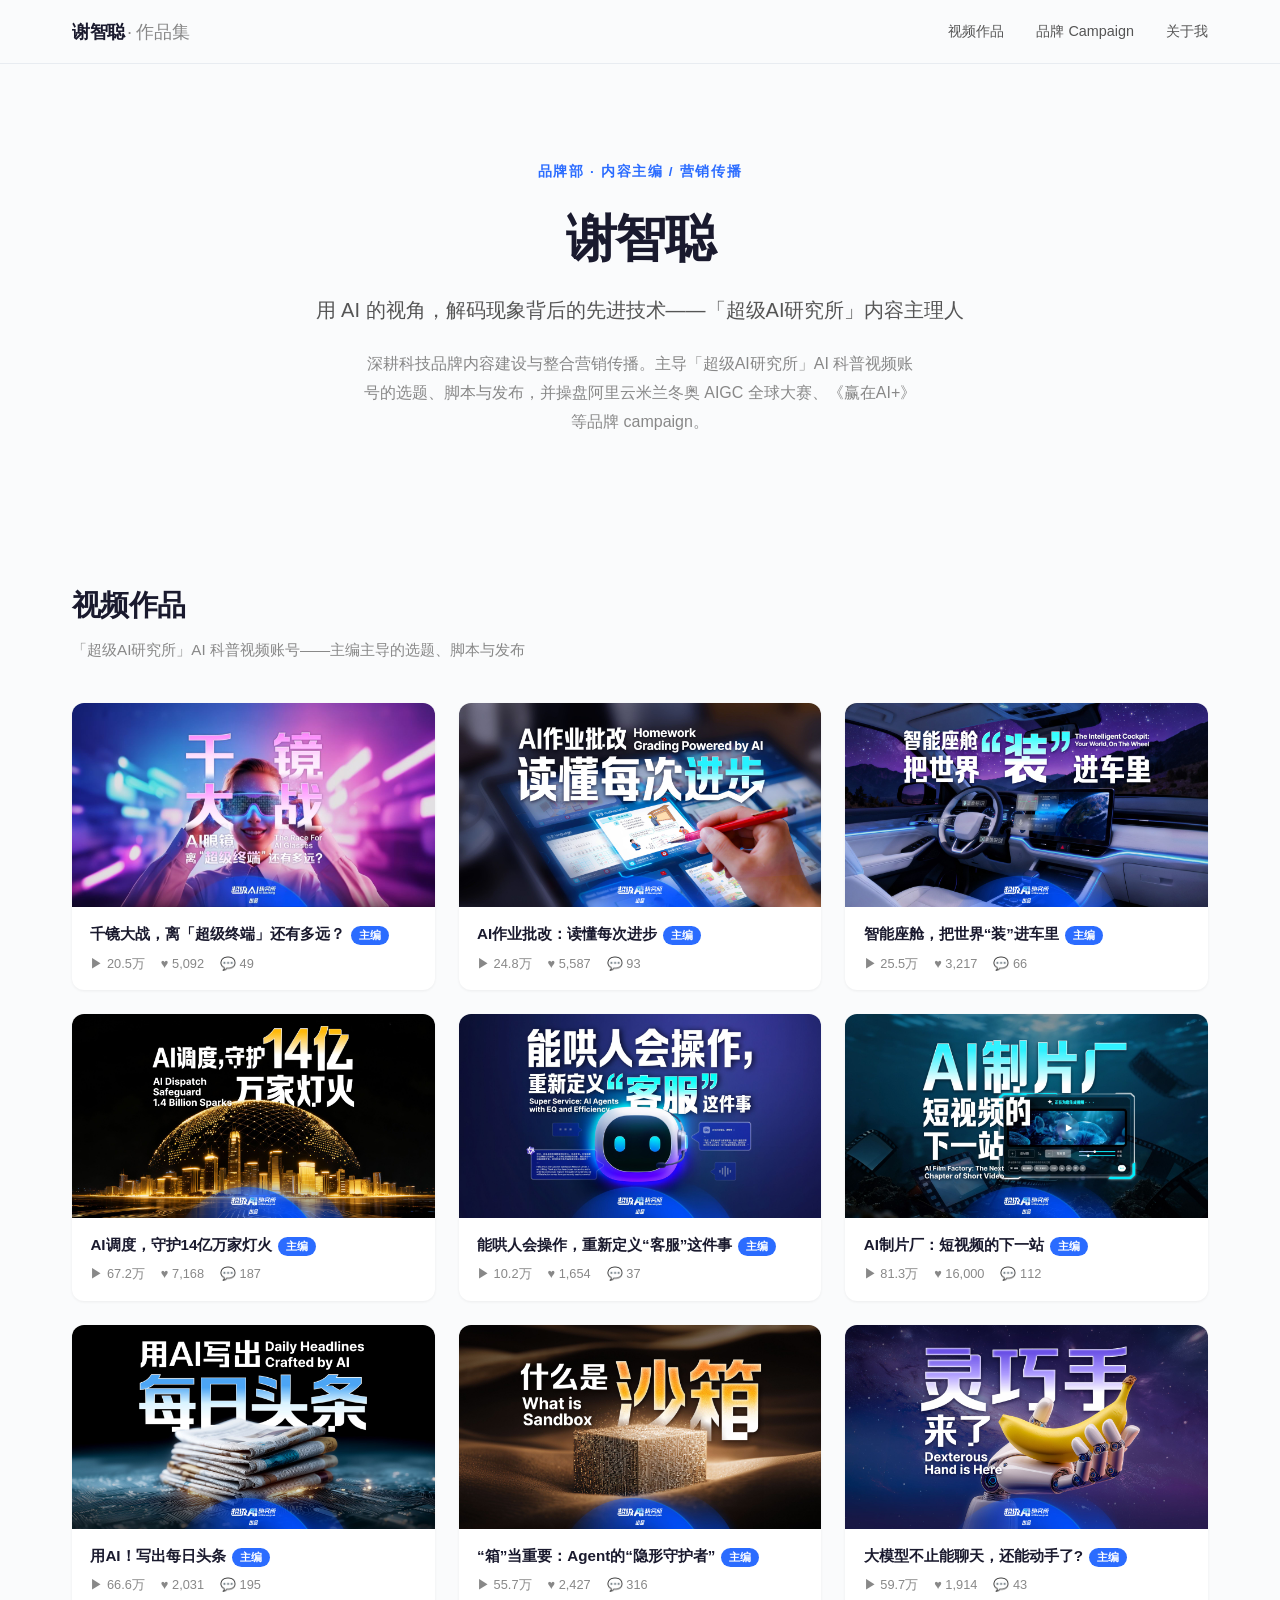
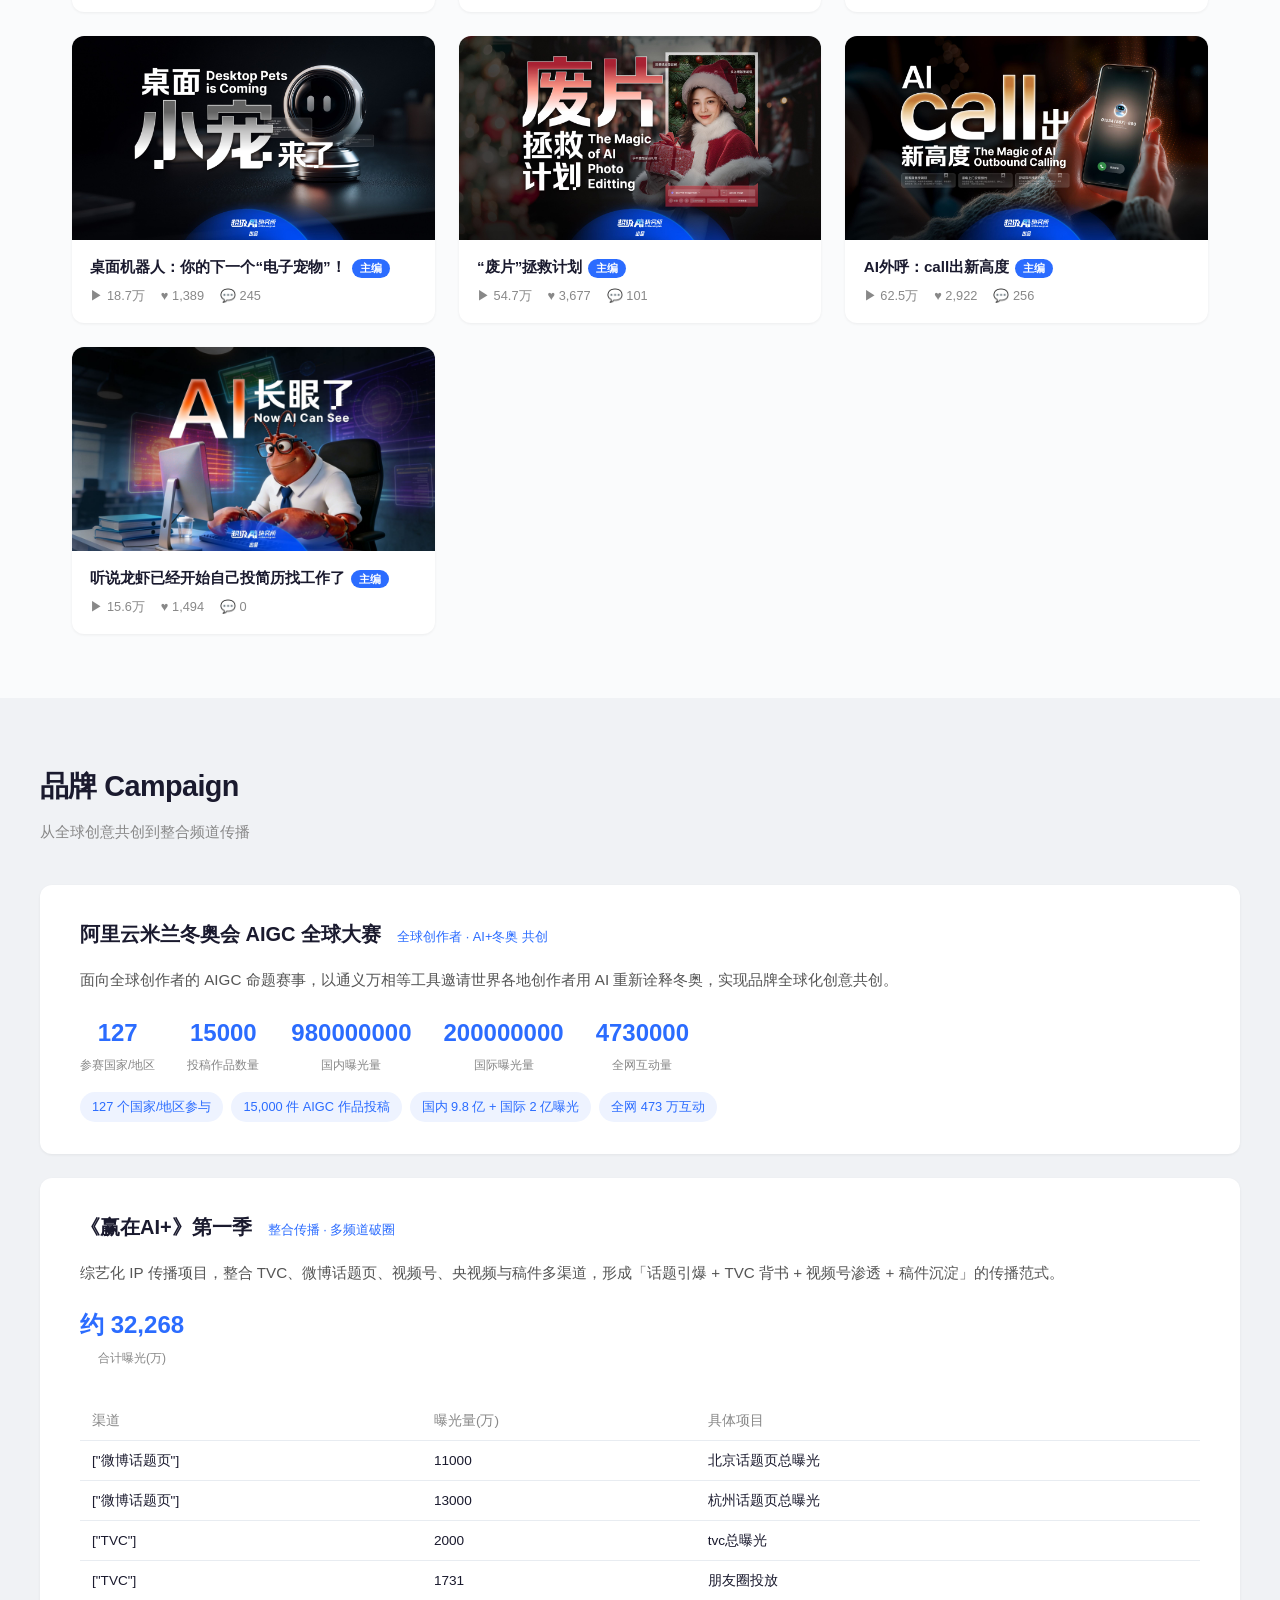
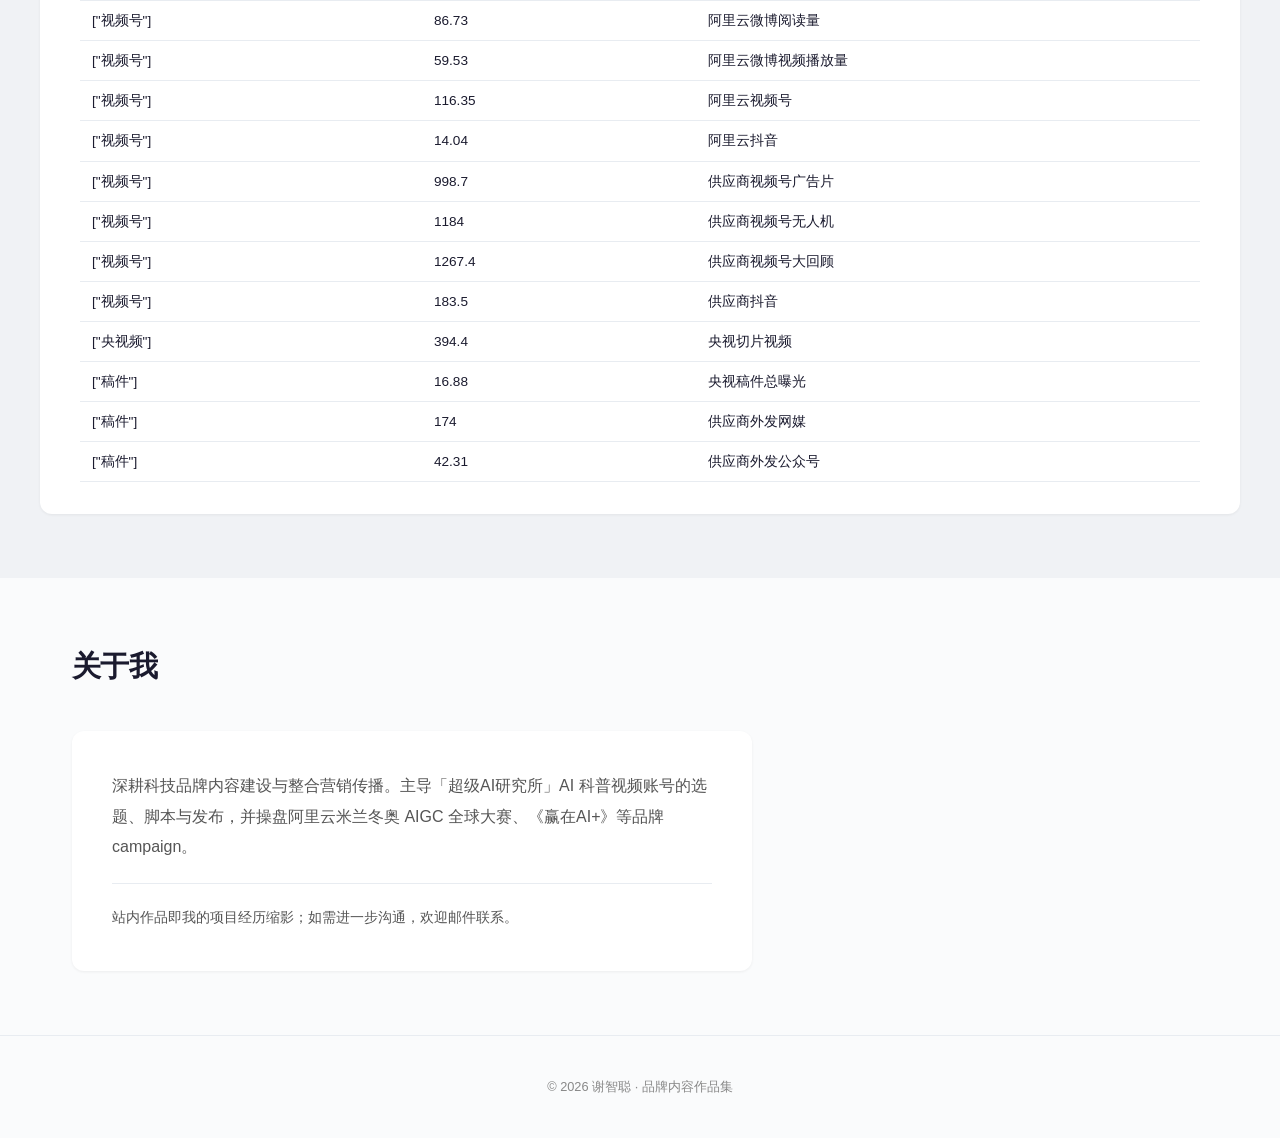
==== index.html @ 05ed3694 "Portfolio site: 超级AI研究所 + campaigns" ====
<!DOCTYPE html>
<html lang="zh-CN">
<head>
  <meta charset="UTF-8" />
  <meta name="viewport" content="width=device-width, initial-scale=1.0" />
  <title>谢智聪 · 品牌内容作品集</title>
  <meta name="description" content="品牌部内容主编 / 营销传播作品集：超级AI研究所视频账号、阿里云米兰冬奥 AIGC 全球大赛、赢在AI+ 等品牌项目。" />
  <link rel="stylesheet" href="styles.css" />
</head>
<body>
  <!-- 顶部导航 -->
  <header class="nav">
    <div class="nav-inner">
      <a class="brand" href="#top">谢智聪<span>· 作品集</span></a>
      <nav class="nav-links">
        <a href="#videos">视频作品</a>
        <a href="#campaigns">品牌 Campaign</a>
        <a href="#about">关于我</a>
      </nav>
    </div>
  </header>

  <!-- 首屏 -->
  <section class="hero" id="top">
    <div class="hero-inner">
      <p class="eyebrow" id="role">品牌部 · 内容主编 / 营销传播</p>
      <h1 id="name">谢智聪</h1>
      <p class="tagline" id="tagline"></p>
      <p class="intro" id="intro"></p>
    </div>
  </section>

  <!-- 视频作品 -->
  <section class="section" id="videos">
    <div class="section-head">
      <h2>视频作品</h2>
      <p class="section-sub">「超级AI研究所」AI 科普视频账号——主编主导的选题、脚本与发布</p>
    </div>
    <div class="grid" id="videoGrid"></div>
  </section>

  <!-- 品牌 Campaign -->
  <section class="section section-alt" id="campaigns">
    <div class="section-head">
      <h2>品牌 Campaign</h2>
      <p class="section-sub">从全球创意共创到整合频道传播</p>
    </div>
    <div class="campaign-list" id="campaignList"></div>
  </section>

  <!-- 关于我 -->
  <section class="section" id="about">
    <div class="section-head"><h2>关于我</h2></div>
    <div class="about-card">
      <p id="aboutIntro"></p>
      <p class="contact" id="contact"></p>
    </div>
  </section>

  <footer class="footer">
    <p>© <span id="year"></span> 谢智聪 · 品牌内容作品集</p>
  </footer>

  <!-- 视频详情模态层 -->
  <div class="modal" id="modal" aria-hidden="true">
    <div class="modal-backdrop" data-close></div>
    <div class="modal-dialog" role="dialog" aria-modal="true">
      <button class="modal-close" data-close aria-label="关闭">×</button>
      <div class="modal-body" id="modalBody"></div>
    </div>
  </div>

  <script src="content.js"></script>
  <script src="script.js"></script>
</body>
</html>
---- styles.css ----
/* ===== 设计令牌 ===== */
:root {
  --accent: #2b6cff;
  --accent-hover: #1a56e0;
  --text: #1a1a2e;
  --text-secondary: #555;
  --text-muted: #888;
  --bg: #fafbfc;
  --card-bg: #fff;
  --card-border: #e8ecf1;
  --section-alt: #f0f2f5;
  --shadow-sm: 0 1px 3px rgba(0,0,0,.06);
  --shadow-md: 0 4px 16px rgba(0,0,0,.08);
  --shadow-lg: 0 12px 40px rgba(0,0,0,.12);
  --radius: 12px;
  --radius-sm: 8px;
  --max-width: 1200px;
  --nav-height: 64px;
  --transition: 0.25s cubic-bezier(.4,0,.2,1);
}

/* ===== 基础重置 ===== */
*, *::before, *::after { margin: 0; padding: 0; box-sizing: border-box; }
html { scroll-behavior: smooth; }
body {
  font-family: -apple-system, BlinkMacSystemFont, "Segoe UI", "PingFang SC", "Hiragino Sans GB", "Microsoft YaHei", sans-serif;
  color: var(--text); background: var(--bg); line-height: 1.7; -webkit-font-smoothing: antialiased;
}
a { color: var(--accent); text-decoration: none; transition: color var(--transition); }
a:hover { color: var(--accent-hover); }

/* ===== 导航 ===== */
.nav {
  position: sticky; top: 0; z-index: 100;
  background: rgba(250,251,252,.92); backdrop-filter: blur(12px);
  border-bottom: 1px solid var(--card-border); height: var(--nav-height);
  animation: navIn .6s ease-out;
}
.nav-inner { max-width: var(--max-width); margin: 0 auto; display: flex; align-items: center; justify-content: space-between; height: 100%; padding: 0 2rem; }
.brand { font-size: 1.15rem; font-weight: 700; color: var(--text); letter-spacing: -.02em; }
.brand span { font-weight: 400; color: var(--text-muted); margin-left: 2px; }
.nav-links { display: flex; gap: 2rem; }
.nav-links a { font-size: .9rem; color: var(--text-secondary); position: relative; }
.nav-links a::after {
  content: ''; position: absolute; bottom: -4px; left: 0; width: 0; height: 2px; background: var(--accent);
  transition: width var(--transition);
}
.nav-links a:hover::after { width: 100%; }

/* ===== 首屏 ===== */
.hero { padding: 6rem 2rem 5rem; text-align: center; animation: fadeUp .8s ease-out; }
.hero-inner { max-width: 720px; margin: 0 auto; }
.eyebrow { font-size: .85rem; text-transform: uppercase; letter-spacing: .12em; color: var(--accent); margin-bottom: .75rem; font-weight: 600; }
.hero h1 { font-size: 3.2rem; font-weight: 800; letter-spacing: -.03em; margin-bottom: .75rem; color: var(--text); }
.tagline { font-size: 1.25rem; color: var(--text-secondary); margin-bottom: 1.5rem; font-weight: 400; line-height: 1.6; }
.intro { font-size: 1rem; color: var(--text-muted); max-width: 560px; margin: 0 auto; line-height: 1.8; }

/* ===== 分区 ===== */
.section { max-width: var(--max-width); margin: 0 auto; padding: 4rem 2rem; }
.section-alt { background: var(--section-alt); max-width: 100%; }
.section-alt .section-head, .section-alt .campaign-list { max-width: var(--max-width); margin-left: auto; margin-right: auto; }
.section-head { margin-bottom: 2.5rem; }
.section-head h2 { font-size: 1.8rem; font-weight: 700; letter-spacing: -.02em; margin-bottom: .5rem; }
.section-sub { color: var(--text-muted); font-size: .95rem; }

/* ===== 视频卡片网格 ===== */
.grid { display: grid; grid-template-columns: repeat(auto-fill, minmax(280px, 1fr)); gap: 1.5rem; }
.video-card {
  background: var(--card-bg); border-radius: var(--radius); overflow: hidden;
  box-shadow: var(--shadow-sm); cursor: pointer;
  transition: transform var(--transition), box-shadow var(--transition);
  animation: fadeUp .5s ease-out backwards;
}
.video-card:hover { transform: translateY(-4px); box-shadow: var(--shadow-md); }
.video-card:active { transform: scale(.98); }
.video-card .thumb {
  width: 100%; aspect-ratio: 16/9; object-fit: cover; display: block;
  background: var(--section-alt);
}
.video-card .meta { padding: 1rem 1.15rem; }
.video-card .meta h3 { font-size: .95rem; font-weight: 600; line-height: 1.5; margin-bottom: .4rem; display: -webkit-box; -webkit-line-clamp: 2; -webkit-box-orient: vertical; overflow: hidden; }
.video-card .meta .stats { font-size: .8rem; color: var(--text-muted); display: flex; gap: 1rem; }
.video-card .meta .stats span { display: flex; align-items: center; gap: 3px; }
.video-card .meta .editor-badge { display: inline-block; font-size: .7rem; background: var(--accent); color: #fff; padding: 1px 8px; border-radius: 10px; margin-left: 6px; vertical-align: middle; font-weight: 600; }

/* ===== Campaign 卡片 ===== */
.campaign-list { display: flex; flex-direction: column; gap: 1.5rem; }
.campaign-card {
  background: var(--card-bg); border-radius: var(--radius); padding: 2rem 2.5rem;
  box-shadow: var(--shadow-sm); transition: box-shadow var(--transition);
}
.campaign-card:hover { box-shadow: var(--shadow-md); }
.campaign-card .campaign-header { display: flex; align-items: baseline; gap: 1rem; flex-wrap: wrap; margin-bottom: 1rem; }
.campaign-card .campaign-header h3 { font-size: 1.25rem; font-weight: 700; }
.campaign-card .campaign-header .campaign-tag { font-size: .8rem; color: var(--accent); font-weight: 500; }
.campaign-card .campaign-summary { color: var(--text-secondary); font-size: .95rem; margin-bottom: 1.25rem; line-height: 1.7; }
.campaign-card .campaign-metrics { display: flex; flex-wrap: wrap; gap: 2rem; margin-bottom: 1rem; }
.campaign-card .campaign-metrics .metric { text-align: center; }
.campaign-card .campaign-metrics .metric .val { font-size: 1.5rem; font-weight: 700; color: var(--accent); }
.campaign-card .campaign-metrics .metric .lbl { font-size: .75rem; color: var(--text-muted); margin-top: 2px; }
.campaign-card .campaign-highlights { display: flex; flex-wrap: wrap; gap: .5rem; }
.campaign-card .campaign-highlights .hl { font-size: .8rem; background: #eef3ff; color: var(--accent); padding: 4px 12px; border-radius: 20px; font-weight: 500; }
.campaign-card .channels-table { width: 100%; border-collapse: collapse; margin-top: 1rem; font-size: .85rem; }
.campaign-card .channels-table th, .campaign-card .channels-table td { padding: .5rem .75rem; text-align: left; border-bottom: 1px solid var(--card-border); }
.campaign-card .channels-table th { color: var(--text-muted); font-weight: 500; }

/* ===== 关于 ===== */
.about-card { background: var(--card-bg); border-radius: var(--radius); padding: 2.5rem; box-shadow: var(--shadow-sm); max-width: 680px; }
.about-card p { color: var(--text-secondary); line-height: 1.9; }
.contact { margin-top: 1.25rem; font-size: .9rem; color: var(--text-muted); padding-top: 1.25rem; border-top: 1px solid var(--card-border); }

/* ===== 模态层 ===== */
.modal { position: fixed; inset: 0; z-index: 200; display: none; align-items: flex-start; justify-content: center; }
.modal.open { display: flex; }
.modal-backdrop { position: fixed; inset: 0; background: rgba(0,0,0,.5); animation: fadeIn .3s ease-out; }
.modal-dialog {
  position: relative; z-index: 201; background: var(--card-bg); border-radius: var(--radius);
  max-width: 800px; width: 92%; max-height: 90vh; margin: 2rem auto; overflow-y: auto;
  box-shadow: var(--shadow-lg); animation: modalIn .35s cubic-bezier(.4,0,.2,1);
}
.modal-close {
  position: sticky; top: 0; float: right; z-index: 10;
  background: var(--card-bg); border: none; font-size: 1.6rem; color: var(--text-muted);
  cursor: pointer; padding: .5rem 1rem; line-height: 1; transition: color var(--transition);
  border-radius: 0 var(--radius) 0 0;
}
.modal-close:hover { color: var(--text); }
.modal-body { padding: 0 2rem 2.5rem; clear: both; }
.modal-body .detail-cover { width: 100%; border-radius: var(--radius-sm); margin-bottom: 1.5rem; }
.modal-body .detail-player { width: 100%; aspect-ratio: 16/9; border: none; border-radius: var(--radius-sm); margin-bottom: 1.5rem; background: #000; }
.modal-body .detail-title { font-size: 1.4rem; font-weight: 700; margin-bottom: .75rem; }
.modal-body .detail-stats { display: flex; flex-wrap: wrap; gap: 1.5rem; font-size: .85rem; color: var(--text-muted); margin-bottom: 1.5rem; }
.modal-body .detail-stats span { display: flex; align-items: center; gap: 4px; }
.modal-body .detail-section { margin-bottom: 1.5rem; }
.modal-body .detail-section h4 { font-size: .85rem; text-transform: uppercase; letter-spacing: .08em; color: var(--accent); margin-bottom: .5rem; font-weight: 600; }
.modal-body .detail-section .publish-copy { color: var(--text-secondary); font-size: .9rem; line-height: 1.8; background: #f7f8fa; padding: 1rem 1.25rem; border-radius: var(--radius-sm); white-space: pre-wrap; }
.modal-body .detail-section .editor-note { color: var(--text-secondary); font-size: .9rem; line-height: 1.9; font-style: italic; border-left: 3px solid var(--accent); padding-left: 1rem; }
.modal-body .detail-script { color: var(--text); font-size: .9rem; line-height: 1.9; white-space: pre-wrap; background: #fafbfc; padding: 1.5rem; border-radius: var(--radius-sm); border: 1px solid var(--card-border); max-height: 500px; overflow-y: auto; }

/* ===== 页脚 ===== */
.footer { text-align: center; padding: 2.5rem 2rem; color: var(--text-muted); font-size: .8rem; border-top: 1px solid var(--card-border); }

/* ===== 动画 ===== */
@keyframes fadeUp { from { opacity: 0; transform: translateY(20px); } to { opacity: 1; transform: translateY(0); } }
@keyframes fadeIn { from { opacity: 0; } to { opacity: 1; } }
@keyframes modalIn { from { opacity: 0; transform: translateY(30px) scale(.97); } to { opacity: 1; transform: translateY(0) scale(1); } }
@keyframes navIn { from { opacity: 0; transform: translateY(-12px); } to { opacity: 1; transform: translateY(0); } }

/* 卡片入场延迟 */
.video-card:nth-child(1) { animation-delay: .05s; }
.video-card:nth-child(2) { animation-delay: .1s; }
.video-card:nth-child(3) { animation-delay: .15s; }
.video-card:nth-child(4) { animation-delay: .2s; }
.video-card:nth-child(5) { animation-delay: .25s; }
.video-card:nth-child(6) { animation-delay: .3s; }

/* ===== 响应式 ===== */
@media (max-width: 768px) {
  .hero { padding: 4rem 1.5rem 3rem; }
  .hero h1 { font-size: 2.2rem; }
  .tagline { font-size: 1.05rem; }
  .section { padding: 2.5rem 1.25rem; }
  .grid { grid-template-columns: repeat(auto-fill, minmax(220px, 1fr)); gap: 1rem; }
  .nav-links { gap: 1rem; font-size: .85rem; }
  .campaign-card { padding: 1.5rem; }
  .campaign-card .campaign-metrics { gap: 1rem; }
  .modal-dialog { width: 96%; margin: 1rem auto; }
  .modal-body { padding: 0 1.25rem 1.5rem; }
}
@media (max-width: 480px) {
  .hero h1 { font-size: 1.8rem; }
  .grid { grid-template-columns: 1fr; }
  .nav-inner { padding: 0 1rem; }
  .brand { font-size: 1rem; }
  .nav-links a { font-size: .8rem; }
}
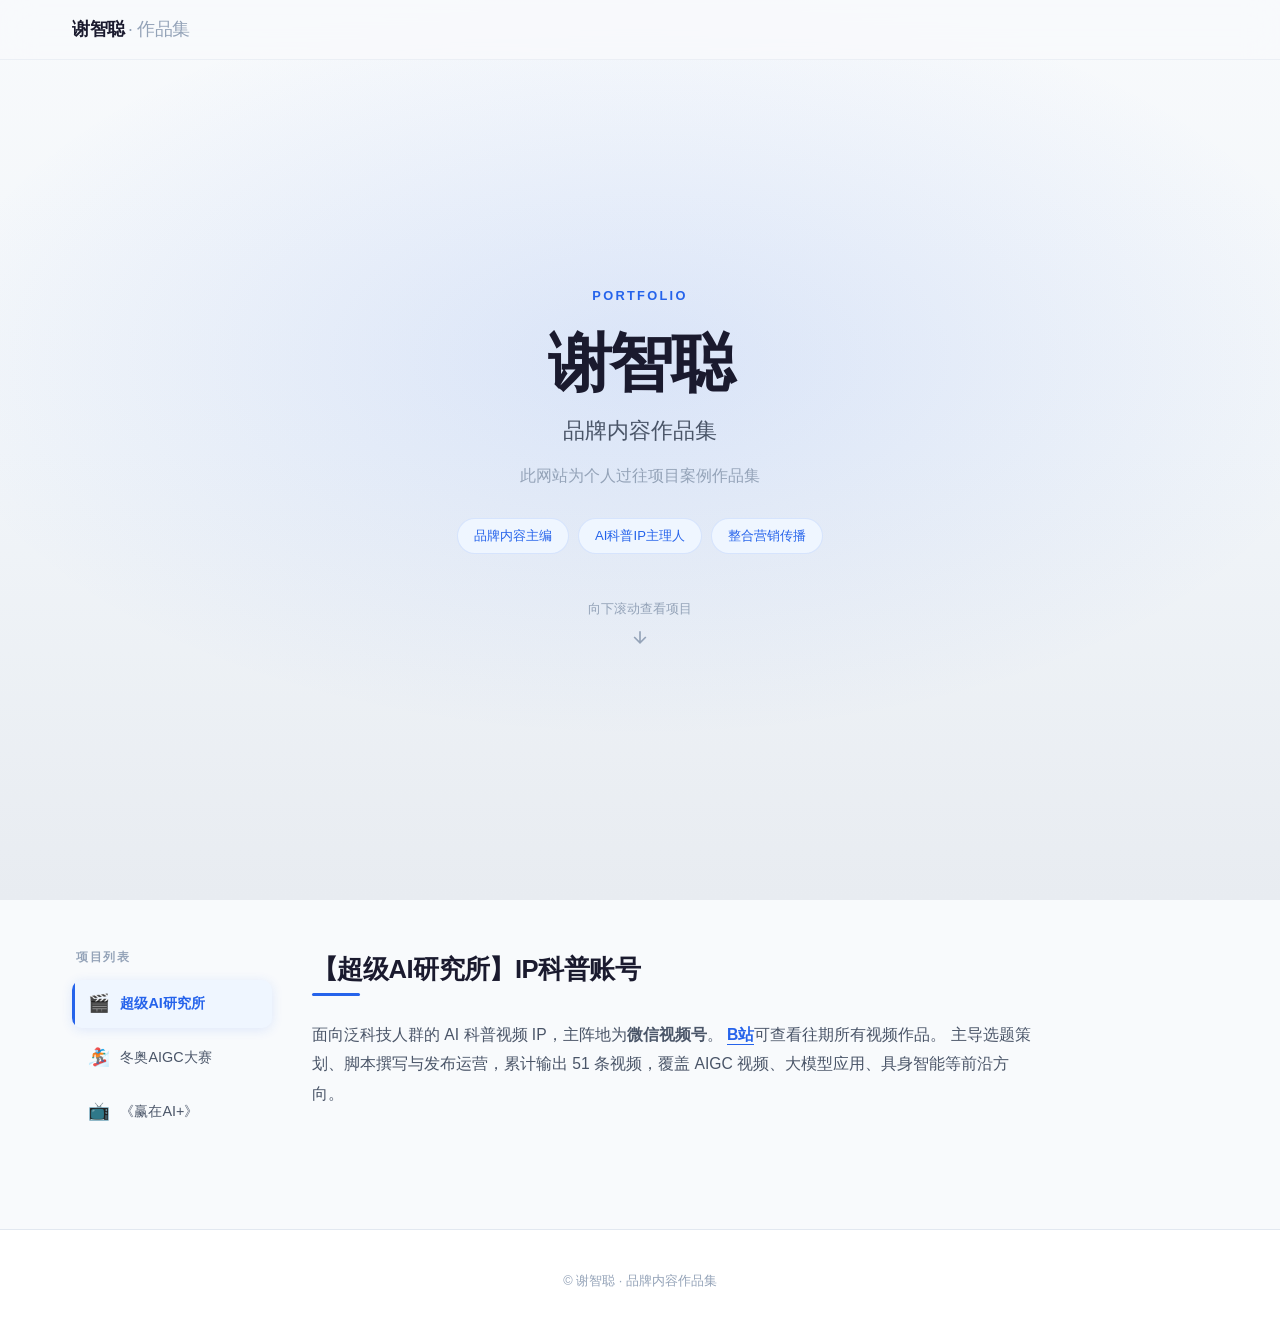
==== commit f2992b5b: "重构网站：右侧选项卡导航 + 三套主题色 + 全球地图 + 千分符格式 主要变更： - 首屏改为简历摘要（仅显示姓名+作品集说明） - 项目展示从纵向滚动改为右侧3个Tab选项卡导航 - 每个项目独立" ====
--- a/index.html
+++ b/index.html
@@ -4,68 +4,214 @@
   <meta charset="UTF-8" />
   <meta name="viewport" content="width=device-width, initial-scale=1.0" />
   <title>谢智聪 · 品牌内容作品集</title>
-  <meta name="description" content="品牌部内容主编 / 营销传播作品集：超级AI研究所视频账号、阿里云米兰冬奥 AIGC 全球大赛、赢在AI+ 等品牌项目。" />
+  <meta name="description" content="品牌部内容主编个人作品集：超级AI研究所、阿里云米兰冬奥AIGC全球大赛、赢在AI+等品牌项目。" />
   <link rel="stylesheet" href="styles.css" />
 </head>
 <body>
-  <!-- 顶部导航 -->
-  <header class="nav">
+  <!-- 导航栏 -->
+  <header class="nav" id="nav">
     <div class="nav-inner">
-      <a class="brand" href="#top">谢智聪<span>· 作品集</span></a>
-      <nav class="nav-links">
-        <a href="#videos">视频作品</a>
-        <a href="#campaigns">品牌 Campaign</a>
-        <a href="#about">关于我</a>
+      <a class="brand" href="#">谢智聪<span>· 作品集</span></a>
+      <div class="nav-status"></div>
+    </div>
+  </header>
+
+  <!-- 首屏 Hero -->
+  <section class="hero" id="hero">
+    <div class="hero-bg"></div>
+    <div class="hero-inner">
+      <p class="eyebrow">Portfolio</p>
+      <h1 class="hero-name">谢智聪</h1>
+      <p class="hero-subtitle">品牌内容作品集</p>
+      <p class="hero-desc">此网站为个人过往项目案例作品集</p>
+      <div class="hero-tags">
+        <span class="tag">品牌内容主编</span>
+        <span class="tag">AI科普IP主理人</span>
+        <span class="tag">整合营销传播</span>
+      </div>
+      <a class="scroll-hint" href="#main-area">
+        <span>向下滚动查看项目</span>
+        <svg width="20" height="20" viewBox="0 0 24 24" fill="none" stroke="currentColor" stroke-width="2"><path d="M12 5v14M5 12l7 7 7-7"/></svg>
+      </a>
+    </div>
+  </section>
+
+  <!-- 主区域：选项卡 + 内容 -->
+  <main class="main-layout" id="main-area">
+    <!-- 右侧选项卡导航 -->
+    <aside class="tabs-sidebar" id="tabsSidebar">
+      <div class="tabs-label">项目列表</div>
+      <nav class="tabs-nav" id="tabsNav">
+        <button class="tab active" data-tab="ai-lab">
+          <span class="tab-icon">🎬</span>
+          <span class="tab-text">超级AI研究所</span>
+        </button>
+        <button class="tab" data-tab="winter-aigc">
+          <span class="tab-icon">🏂</span>
+          <span class="tab-text">冬奥AIGC大赛</span>
+        </button>
+        <button class="tab" data-tab="winai">
+          <span class="tab-icon">📺</span>
+          <span class="tab-text">《赢在AI+》</span>
+        </button>
       </nav>
-    </div>
-  </header>
-
-  <!-- 首屏 -->
-  <section class="hero" id="top">
-    <div class="hero-inner">
-      <p class="eyebrow" id="role">品牌部 · 内容主编 / 营销传播</p>
-      <h1 id="name">谢智聪</h1>
-      <p class="tagline" id="tagline"></p>
-      <p class="intro" id="intro"></p>
-    </div>
-  </section>
-
-  <!-- 视频作品 -->
-  <section class="section" id="videos">
-    <div class="section-head">
-      <h2>视频作品</h2>
-      <p class="section-sub">「超级AI研究所」AI 科普视频账号——主编主导的选题、脚本与发布</p>
-    </div>
-    <div class="grid" id="videoGrid"></div>
-  </section>
-
-  <!-- 品牌 Campaign -->
-  <section class="section section-alt" id="campaigns">
-    <div class="section-head">
-      <h2>品牌 Campaign</h2>
-      <p class="section-sub">从全球创意共创到整合频道传播</p>
-    </div>
-    <div class="campaign-list" id="campaignList"></div>
-  </section>
-
-  <!-- 关于我 -->
-  <section class="section" id="about">
-    <div class="section-head"><h2>关于我</h2></div>
-    <div class="about-card">
-      <p id="aboutIntro"></p>
-      <p class="contact" id="contact"></p>
-    </div>
-  </section>
-
+    </aside>
+
+    <!-- 左侧内容区 -->
+    <div class="content-area" id="contentArea">
+
+      <!-- ===== Panel 1: 超级AI研究所 ===== -->
+      <div class="tab-panel active" id="panel-ai-lab">
+        <div class="panel-intro">
+          <h2 class="panel-title">【超级AI研究所】IP科普账号</h2>
+          <p class="panel-intro-text">
+            面向泛科技人群的 AI 科普视频 IP，主阵地为<strong>微信视频号</strong>。
+            <a href="https://space.bilibili.com/3546862439107351" target="_blank" rel="noopener noreferrer" class="bilibili-link">B站</a>可查看往期所有视频作品。
+            主导选题策划、脚本撰写与发布运营，累计输出 51 条视频，覆盖 AIGC 视频、大模型应用、具身智能等前沿方向。
+          </p>
+        </div>
+        <div class="video-grid" id="videoGrid"></div>
+      </div>
+
+      <!-- ===== Panel 2: 冬奥AIGC大赛 ===== -->
+      <div class="tab-panel" id="panel-winter-aigc">
+        <div class="panel-intro">
+          <h2 class="panel-title">阿里云米兰冬奥会AIGC全球大赛</h2>
+          <p class="panel-intro-text winter-intro">
+            YOUR EPIC VIBE. 雄鹰从新疆伊犁飞到意大利米兰，从2026冬奥汲取灵感，用AI创作属于你的冰雪史诗。面向全球创作者的AIGC命题赛事，以通义万相WANx等AI创作工具邀请世界各地创作者用AI重新诠释冬奥运动，实现品牌全球化创意共创。
+          </p>
+        </div>
+
+        <!-- KV画面 -->
+        <div class="media-section">
+          <h3 class="section-label">KV 画面</h3>
+          <div class="kv-placeholder">
+            <div class="placeholder-inner">
+              <span class="placeholder-icon">🖼️</span>
+              <span>KV 主视觉画面</span>
+              <small>（素材待补充）</small>
+            </div>
+          </div>
+        </div>
+
+        <!-- 项目数据 -->
+        <div class="data-section">
+          <h3 class="section-label">项目数据</h3>
+          <div class="metrics-grid" id="winterMetrics"></div>
+        </div>
+
+        <!-- 全球地图 -->
+        <div class="map-section">
+          <h3 class="section-label">参赛国家/地区分布 <span class="map-count" id="mapCountryCount"></span></h3>
+          <div class="world-map-wrap" id="worldMapWrap">
+            <svg class="world-map" id="worldMap" viewBox="0 0 1000 500" preserveAspectRatio="xMidYMid meet"></svg>
+            <div class="map-tooltip" id="mapTooltip"></div>
+          </div>
+          <div class="map-legend" id="mapLegend"></div>
+        </div>
+
+        <!-- Teaser视频 -->
+        <div class="media-section">
+          <h3 class="section-label">Teaser 视频</h3>
+          <div class="kv-placeholder">
+            <div class="placeholder-inner">
+              <span class="placeholder-icon">🎥</span>
+              <span>Teaser 预告视频</span>
+              <small>（素材待补充）</small>
+            </div>
+          </div>
+        </div>
+
+        <!-- TOP100集锦视频 -->
+        <div class="media-section">
+          <h3 class="section-label">TOP100 集锦视频</h3>
+          <div class="kv-placeholder">
+            <div class="placeholder-inner">
+              <span class="placeholder-icon">🏆</span>
+              <span>TOP100 精选作品集锦</span>
+              <small>（素材待补充）</small>
+            </div>
+          </div>
+        </div>
+      </div>
+
+      <!-- ===== Panel 3: 赢在AI+ ===== -->
+      <div class="tab-panel" id="panel-winai">
+        <div class="panel-intro">
+          <h2 class="panel-title">阿里云×央视《赢在AI+》第一季</h2>
+          <p class="panel-intro-text winai-intro">
+            阿里云联合央视财经频道推出的AI主题综艺化IP传播项目。整合TVC、微博话题页、视频号、央视频与稿件多渠道资源，形成「话题引爆 + TVC背书 + 视频号渗透 + 稿件沉淀」的全链路传播范式。
+          </p>
+        </div>
+
+        <!-- KV画面 -->
+        <div class="media-section">
+          <h3 class="section-label">KV 画面</h3>
+          <div class="kv-placeholder">
+            <div class="placeholder-inner">
+              <span class="placeholder-icon">🖼️</span>
+              <span>KV 主视觉画面</span>
+              <small>（素材待补充）</small>
+            </div>
+          </div>
+        </div>
+
+        <!-- 项目数据 -->
+        <div class="data-section">
+          <h3 class="section-label">项目数据</h3>
+          <div class="metrics-single" id="winaiMetric"></div>
+        </div>
+
+        <!-- TVC -->
+        <div class="media-section">
+          <h3 class="section-label">《赢在AI+》TVC</h3>
+          <div class="kv-placeholder">
+            <div class="placeholder-inner">
+              <span class="placeholder-icon">📺</span>
+              <span>TVC 品牌宣传片</span>
+              <small>（素材待补充）</small>
+            </div>
+          </div>
+        </div>
+
+        <!-- 节目回顾视频 -->
+        <div class="media-section">
+          <h3 class="section-label">节目回顾视频</h3>
+          <div class="kv-placeholder">
+            <div class="placeholder-inner">
+              <span class="placeholder-icon">🎬</span>
+              <span>节目精彩回顾</span>
+              <small>（素材待补充）</small>
+            </div>
+          </div>
+        </div>
+
+        <!-- 无人机表演视频 -->
+        <div class="media-section">
+          <h3 class="section-label">无人机表演视频</h3>
+          <div class="kv-placeholder">
+            <div class="placeholder-inner">
+              <span class="placeholder-icon">🚁</span>
+              <span>无人机编队表演</span>
+              <small>（素材待补充）</small>
+            </div>
+          </div>
+        </div>
+      </div>
+
+    </div>
+  </main>
+
+  <!-- 页脚 -->
   <footer class="footer">
-    <p>© <span id="year"></span> 谢智聪 · 品牌内容作品集</p>
+    <p>&copy; <span id="year"></span> 谢智聪 · 品牌内容作品集</p>
   </footer>
 
   <!-- 视频详情模态层 -->
   <div class="modal" id="modal" aria-hidden="true">
     <div class="modal-backdrop" data-close></div>
     <div class="modal-dialog" role="dialog" aria-modal="true">
-      <button class="modal-close" data-close aria-label="关闭">×</button>
+      <button class="modal-close" data-close aria-label="关闭">&times;</button>
       <div class="modal-body" id="modalBody"></div>
     </div>
   </div>
--- a/styles.css
+++ b/styles.css
@@ -1,176 +1,443 @@
-/* ===== 设计令牌 ===== */
+/* ===================================================
+   设计令牌 — 三套主题色 + 全局变量
+   =================================================== */
 :root {
-  --accent: #2b6cff;
-  --accent-hover: #1a56e0;
+  /* 基础色 */
   --text: #1a1a2e;
-  --text-secondary: #555;
-  --text-muted: #888;
-  --bg: #fafbfc;
-  --card-bg: #fff;
-  --card-border: #e8ecf1;
-  --section-alt: #f0f2f5;
-  --shadow-sm: 0 1px 3px rgba(0,0,0,.06);
-  --shadow-md: 0 4px 16px rgba(0,0,0,.08);
-  --shadow-lg: 0 12px 40px rgba(0,0,0,.12);
-  --radius: 12px;
-  --radius-sm: 8px;
+  --text-secondary: #4a5568;
+  --text-muted: #94a3b8;
+  --bg: #f8fafc;
+  --card-bg: #ffffff;
+  --card-border: #e2e8f0;
+  --radius: 16px;
+  --radius-sm: 10px;
+  --radius-xs: 6px;
   --max-width: 1200px;
-  --nav-height: 64px;
-  --transition: 0.25s cubic-bezier(.4,0,.2,1);
+  --nav-height: 60px;
+  --transition: 0.3s cubic-bezier(.4,0,.2,1);
+  --shadow-sm: 0 2px 8px rgba(0,0,0,.05);
+  --shadow-md: 0 8px 30px rgba(0,0,0,.08);
+  --shadow-lg: 0 20px 60px rgba(0,0,0,.12);
+
+  /* 项目主题色（温和不刺眼） */
+  --theme-blue: #2563eb;      /* 超级AI研究所 — 靛蓝 */
+  --theme-blue-light: #eff6ff;
+  --theme-blue-glow: rgba(37,99,235,.12);
+
+  --theme-green: #059669;     /* 冬奥AIGC — 翠绿 */
+  --theme-green-light: #ecfdf5;
+  --theme-green-glow: rgba(5,150,105,.12);
+
+  --theme-red: #dc2626;       /* 赢在AI+ — 朱红 */
+  --theme-red-light: #fef2f2;
+  --theme-red-glow: rgba(220,38,38,.12);
+
+  /* 当前激活主题（JS动态切换） */
+  --accent: var(--theme-blue);
+  --accent-light: var(--theme-blue-light);
+  --accent-glow: var(--theme-blue-glow);
 }
 
 /* ===== 基础重置 ===== */
 *, *::before, *::after { margin: 0; padding: 0; box-sizing: border-box; }
-html { scroll-behavior: smooth; }
+html { scroll-behavior: smooth; scroll-padding-top: var(--nav-height); }
 body {
-  font-family: -apple-system, BlinkMacSystemFont, "Segoe UI", "PingFang SC", "Hiragino Sans GB", "Microsoft YaHei", sans-serif;
-  color: var(--text); background: var(--bg); line-height: 1.7; -webkit-font-smoothing: antialiased;
+  font-family: "Noto Sans SC", -apple-system, "PingFang SC", "Hiragino Sans GB", "Microsoft YaHei", sans-serif;
+  color: var(--text); background: var(--bg);
+  line-height: 1.7; -webkit-font-smoothing: antialiased;
+  overflow-x: hidden;
 }
 a { color: var(--accent); text-decoration: none; transition: color var(--transition); }
-a:hover { color: var(--accent-hover); }
-
-/* ===== 导航 ===== */
+a:hover { color: var(--accent); filter: brightness(1.1); }
+
+/* ===== 导航栏 ===== */
 .nav {
-  position: sticky; top: 0; z-index: 100;
-  background: rgba(250,251,252,.92); backdrop-filter: blur(12px);
-  border-bottom: 1px solid var(--card-border); height: var(--nav-height);
-  animation: navIn .6s ease-out;
-}
-.nav-inner { max-width: var(--max-width); margin: 0 auto; display: flex; align-items: center; justify-content: space-between; height: 100%; padding: 0 2rem; }
-.brand { font-size: 1.15rem; font-weight: 700; color: var(--text); letter-spacing: -.02em; }
-.brand span { font-weight: 400; color: var(--text-muted); margin-left: 2px; }
-.nav-links { display: flex; gap: 2rem; }
-.nav-links a { font-size: .9rem; color: var(--text-secondary); position: relative; }
-.nav-links a::after {
-  content: ''; position: absolute; bottom: -4px; left: 0; width: 0; height: 2px; background: var(--accent);
-  transition: width var(--transition);
-}
-.nav-links a:hover::after { width: 100%; }
-
-/* ===== 首屏 ===== */
-.hero { padding: 6rem 2rem 5rem; text-align: center; animation: fadeUp .8s ease-out; }
-.hero-inner { max-width: 720px; margin: 0 auto; }
-.eyebrow { font-size: .85rem; text-transform: uppercase; letter-spacing: .12em; color: var(--accent); margin-bottom: .75rem; font-weight: 600; }
-.hero h1 { font-size: 3.2rem; font-weight: 800; letter-spacing: -.03em; margin-bottom: .75rem; color: var(--text); }
-.tagline { font-size: 1.25rem; color: var(--text-secondary); margin-bottom: 1.5rem; font-weight: 400; line-height: 1.6; }
-.intro { font-size: 1rem; color: var(--text-muted); max-width: 560px; margin: 0 auto; line-height: 1.8; }
-
-/* ===== 分区 ===== */
-.section { max-width: var(--max-width); margin: 0 auto; padding: 4rem 2rem; }
-.section-alt { background: var(--section-alt); max-width: 100%; }
-.section-alt .section-head, .section-alt .campaign-list { max-width: var(--max-width); margin-left: auto; margin-right: auto; }
-.section-head { margin-bottom: 2.5rem; }
-.section-head h2 { font-size: 1.8rem; font-weight: 700; letter-spacing: -.02em; margin-bottom: .5rem; }
-.section-sub { color: var(--text-muted); font-size: .95rem; }
+  position: fixed; top: 0; left: 0; right: 0; z-index: 100;
+  background: rgba(248,250,252,.85); backdrop-filter: blur(16px) saturate(180%);
+  border-bottom: 1px solid rgba(226,232,240,.6); height: var(--nav-height);
+  transition: background var(--transition), box-shadow var(--transition);
+}
+.nav.scrolled { background: rgba(248,250,252,.95); box-shadow: 0 1px 20px rgba(0,0,0,.06); }
+.nav-inner {
+  max-width: var(--max-width); margin: 0 auto; display: flex; align-items: center; justify-content: space-between;
+  height: 100%; padding: 0 2rem;
+}
+.brand { font-size: 1.1rem; font-weight: 700; color: var(--text); letter-spacing: -.02em; }
+.brand span { font-weight: 400; color: var(--text-muted); margin-left: 3px; }
+
+/* ===== 首屏 Hero ===== */
+.hero {
+  position: relative; min-height: 100vh; display: flex; align-items: center; justify-content: center;
+  padding: 6rem 2rem 4rem; text-align: center; overflow: hidden;
+}
+.hero-bg {
+  position: absolute; inset: 0; z-index: 0;
+  background:
+    radial-gradient(ellipse 80% 60% at 50% 40%, var(--accent-glow) 0%, transparent 70%),
+    linear-gradient(180deg, #f8fafc 0%, #f1f5f9 50%, #e8ecf1 100%);
+  transition: background .8s ease;
+}
+.hero-inner { position: relative; z-index: 1; max-width: 640px; }
+.eyebrow {
+  font-size: .8rem; text-transform: uppercase; letter-spacing: .18em; color: var(--accent);
+  margin-bottom: 1.25rem; font-weight: 600;
+}
+.hero-name {
+  font-size: clamp(2.5rem, 6vw, 4rem); font-weight: 800; letter-spacing: -.04em;
+  color: var(--text); margin-bottom: .75rem; line-height: 1.15;
+}
+.hero-subtitle {
+  font-size: 1.35rem; color: var(--text-secondary); font-weight: 500; margin-bottom: .75rem;
+}
+.hero-desc {
+  font-size: 1rem; color: var(--text-muted); max-width: 480px; margin: 0 auto 1.75rem; line-height: 1.8;
+}
+.hero-tags { display: flex; gap: .6rem; justify-content: center; flex-wrap: wrap; margin-bottom: 2.5rem; }
+.tag {
+  display: inline-block; padding: .35rem 1rem; border-radius: 100px; font-size: .82rem; font-weight: 500;
+  background: var(--accent-light); color: var(--accent); border: 1px solid var(--accent-glow);
+  transition: all var(--transition);
+}
+.scroll-hint {
+  display: inline-flex; flex-direction: column; align-items: center; gap: .4rem;
+  color: var(--text-muted); font-size: .82rem; transition: color var(--transition);
+  animation: floatBounce 2s ease-in-out infinite;
+}
+.scroll-hint:hover { color: var(--accent); }
+@keyframes floatBounce {
+  0%,100% { transform: translateY(0); } 50% { transform: translateY(6px); }
+}
+
+/* ===== 主布局 ===== */
+.main-layout {
+  max-width: var(--max-width); margin: 0 auto; padding: 3rem 2rem 5rem;
+  display: flex; gap: 2.5rem; align-items: flex-start;
+}
+
+/* ===== 右侧选项卡 ===== */
+.tabs-sidebar {
+  position: sticky; top: calc(var(--nav-height) + 1.5rem); z-index: 10;
+  width: 200px; flex-shrink: 0;
+}
+.tabs-label {
+  font-size: .72rem; text-transform: uppercase; letter-spacing: .14em;
+  color: var(--text-muted); font-weight: 600; margin-bottom: .75rem; padding-left: .25rem;
+}
+.tabs-nav { display: flex; flex-direction: column; gap: .35rem; }
+.tab {
+  display: flex; align-items: center; gap: .65rem;
+  width: 100%; padding: .85rem 1rem;
+  border: none; border-radius: var(--radius-sm);
+  background: transparent; color: var(--text-secondary);
+  font-size: .9rem; font-weight: 500; cursor: pointer;
+  text-align: left; transition: all var(--transition);
+  position: relative; overflow: hidden;
+}
+.tab::before {
+  content: ''; position: absolute; left: 0; top: 0; bottom: 0; width: 3px;
+  background: var(--accent); transform: scaleY(0); transition: transform var(--transition);
+  border-radius: 0 2px 2px 0;
+}
+.tab:hover { background: var(--accent-light); color: var(--text); }
+.tab.active {
+  background: var(--accent-light); color: var(--accent); font-weight: 600;
+  box-shadow: 0 2px 12px var(--accent-glow);
+}
+.tab.active::before { transform: scaleY(1); }
+.tab-icon { font-size: 1.1rem; flex-shrink: 0; width: 22px; text-align: center; }
+.tab-text { white-space: nowrap; overflow: hidden; text-overflow: ellipsis; }
+
+/* ===== 内容区 ===== */
+.content-area { flex: 1; min-width: 0; }
+.tab-panel { display: none; animation: panelIn .45s ease-out; }
+.tab-panel.active { display: block; }
+@keyframes panelIn {
+  from { opacity: 0; transform: translateY(16px); }
+  to { opacity: 1; transform: translateY(0); }
+}
+
+/* ===== Panel 通用 ===== */
+.panel-intro { margin-bottom: 2.5rem; }
+.panel-title {
+  font-size: 1.6rem; font-weight: 700; letter-spacing: -.02em; color: var(--text);
+  margin-bottom: .75rem; position: relative; display: inline-block;
+}
+.panel-title::after {
+  content: ''; position: absolute; bottom: -4px; left: 0; width: 48px; height: 3px;
+  background: var(--accent); border-radius: 2px;
+}
+.panel-intro-text {
+  font-size: .98rem; color: var(--text-secondary); line-height: 1.9; margin-top: 1rem;
+  max-width: 720px;
+}
+.bilibili-link {
+  color: var(--accent); font-weight: 600; border-bottom: 1.5px solid currentColor;
+  padding-bottom: 1px; transition: opacity var(--transition);
+}
+.bilibili-link:hover { opacity: .7; }
+
+.section-label {
+  font-size: .82rem; text-transform: uppercase; letter-spacing: .1em;
+  color: var(--accent); font-weight: 600; margin-bottom: 1rem;
+  display: flex; align-items: center; gap: .5rem;
+}
+.section-label::before {
+  content: ''; width: 8px; height: 8px; border-radius: 50%;
+  background: var(--accent); display: inline-block;
+}
 
 /* ===== 视频卡片网格 ===== */
-.grid { display: grid; grid-template-columns: repeat(auto-fill, minmax(280px, 1fr)); gap: 1.5rem; }
+.video-grid {
+  display: grid; grid-template-columns: repeat(auto-fill, minmax(280px, 1fr));
+  gap: 1.25rem;
+}
 .video-card {
   background: var(--card-bg); border-radius: var(--radius); overflow: hidden;
   box-shadow: var(--shadow-sm); cursor: pointer;
   transition: transform var(--transition), box-shadow var(--transition);
-  animation: fadeUp .5s ease-out backwards;
-}
-.video-card:hover { transform: translateY(-4px); box-shadow: var(--shadow-md); }
+  animation: cardFadeUp .5s ease-out backwards;
+  border: 1px solid var(--card-border);
+}
+.video-card:hover { transform: translateY(-5px); box-shadow: var(--shadow-md); }
 .video-card:active { transform: scale(.98); }
+.video-card .thumb-wrap {
+  position: relative; width: 100%; aspect-ratio: 16/9; overflow: hidden;
+  background: linear-gradient(135deg, #f1f5f9, #e2e8f0);
+}
 .video-card .thumb {
-  width: 100%; aspect-ratio: 16/9; object-fit: cover; display: block;
-  background: var(--section-alt);
-}
-.video-card .meta { padding: 1rem 1.15rem; }
-.video-card .meta h3 { font-size: .95rem; font-weight: 600; line-height: 1.5; margin-bottom: .4rem; display: -webkit-box; -webkit-line-clamp: 2; -webkit-box-orient: vertical; overflow: hidden; }
-.video-card .meta .stats { font-size: .8rem; color: var(--text-muted); display: flex; gap: 1rem; }
-.video-card .meta .stats span { display: flex; align-items: center; gap: 3px; }
-.video-card .meta .editor-badge { display: inline-block; font-size: .7rem; background: var(--accent); color: #fff; padding: 1px 8px; border-radius: 10px; margin-left: 6px; vertical-align: middle; font-weight: 600; }
-
-/* ===== Campaign 卡片 ===== */
-.campaign-list { display: flex; flex-direction: column; gap: 1.5rem; }
-.campaign-card {
-  background: var(--card-bg); border-radius: var(--radius); padding: 2rem 2.5rem;
-  box-shadow: var(--shadow-sm); transition: box-shadow var(--transition);
-}
-.campaign-card:hover { box-shadow: var(--shadow-md); }
-.campaign-card .campaign-header { display: flex; align-items: baseline; gap: 1rem; flex-wrap: wrap; margin-bottom: 1rem; }
-.campaign-card .campaign-header h3 { font-size: 1.25rem; font-weight: 700; }
-.campaign-card .campaign-header .campaign-tag { font-size: .8rem; color: var(--accent); font-weight: 500; }
-.campaign-card .campaign-summary { color: var(--text-secondary); font-size: .95rem; margin-bottom: 1.25rem; line-height: 1.7; }
-.campaign-card .campaign-metrics { display: flex; flex-wrap: wrap; gap: 2rem; margin-bottom: 1rem; }
-.campaign-card .campaign-metrics .metric { text-align: center; }
-.campaign-card .campaign-metrics .metric .val { font-size: 1.5rem; font-weight: 700; color: var(--accent); }
-.campaign-card .campaign-metrics .metric .lbl { font-size: .75rem; color: var(--text-muted); margin-top: 2px; }
-.campaign-card .campaign-highlights { display: flex; flex-wrap: wrap; gap: .5rem; }
-.campaign-card .campaign-highlights .hl { font-size: .8rem; background: #eef3ff; color: var(--accent); padding: 4px 12px; border-radius: 20px; font-weight: 500; }
-.campaign-card .channels-table { width: 100%; border-collapse: collapse; margin-top: 1rem; font-size: .85rem; }
-.campaign-card .channels-table th, .campaign-card .channels-table td { padding: .5rem .75rem; text-align: left; border-bottom: 1px solid var(--card-border); }
-.campaign-card .channels-table th { color: var(--text-muted); font-weight: 500; }
-
-/* ===== 关于 ===== */
-.about-card { background: var(--card-bg); border-radius: var(--radius); padding: 2.5rem; box-shadow: var(--shadow-sm); max-width: 680px; }
-.about-card p { color: var(--text-secondary); line-height: 1.9; }
-.contact { margin-top: 1.25rem; font-size: .9rem; color: var(--text-muted); padding-top: 1.25rem; border-top: 1px solid var(--card-border); }
+  width: 100%; height: 100%; object-fit: cover; transition: transform .4s ease;
+  display: block;
+}
+.video-card:hover .thumb { transform: scale(1.05); }
+.video-card .play-overlay {
+  position: absolute; inset: 0; display: flex; align-items: center; justify-content: center;
+  background: rgba(0,0,0,.15); opacity: 0; transition: opacity var(--transition);
+}
+.video-card:hover .play-overlay { opacity: 1; }
+.play-icon {
+  width: 44px; height: 44px; border-radius: 50%;
+  background: rgba(255,255,255,.92); display: flex; align-items: center; justify-content: center;
+  box-shadow: 0 4px 14px rgba(0,0,0,.18);
+}
+.play-icon svg { width: 18px; height: 18px; fill: var(--accent); margin-left: 2px; }
+.video-card .meta { padding: .9rem 1.1rem; }
+.video-card .meta h3 {
+  font-size: .9rem; font-weight: 600; line-height: 1.5; margin-bottom: .4rem;
+  display: -webkit-box; -webkit-line-clamp: 2; -webkit-box-orient: vertical; overflow: hidden;
+  color: var(--text);
+}
+.video-card .meta .stats {
+  font-size: .78rem; color: var(--text-muted); display: flex; gap: .85rem; flex-wrap: wrap;
+}
+.editor-badge {
+  display: inline-block; font-size: .68rem; background: var(--accent); color: #fff;
+  padding: 2px 8px; border-radius: 100px; margin-left: 5px; vertical-align: middle; font-weight: 600;
+}
+
+/* ===== 数据展示 ===== */
+.data-section { margin: 2.5rem 0; }
+.metrics-grid {
+  display: grid; grid-template-columns: repeat(auto-fit, minmax(180px, 1fr));
+  gap: 1rem;
+}
+.metric-card {
+  background: var(--card-bg); border-radius: var(--radius-sm); padding: 1.4rem 1.2rem;
+  border: 1px solid var(--card-border); text-align: center;
+  transition: box-shadow var(--transition), transform var(--transition);
+}
+.metric-card:hover { box-shadow: var(--shadow-sm); transform: translateY(-2px); }
+.metric-card .metric-val {
+  font-size: 1.7rem; font-weight: 800; color: var(--accent);
+  letter-spacing: -.02em; line-height: 1.3;
+}
+.metric-card .metric-lbl {
+  font-size: .78rem; color: var(--text-muted); margin-top: .3rem; font-weight: 500;
+}
+.metrics-single { text-align: center; }
+.metrics-single .big-metric {
+  display: inline-block; background: var(--card-bg); border-radius: var(--radius);
+  padding: 2rem 3.5rem; border: 1px solid var(--card-border);
+  box-shadow: var(--shadow-sm);
+}
+.big-metric .metric-val {
+  font-size: 2.8rem; font-weight: 800; color: var(--accent); letter-spacing: -.03em;
+}
+.big-metric .metric-lbl {
+  font-size: .88rem; color: var(--text-secondary); margin-top: .5rem; font-weight: 500;
+}
+
+/* ===== 全球地图 ===== */
+.map-section { margin: 2.5rem 0; }
+.map-count { font-weight: 400; opacity: .7; font-size: .85rem; }
+.world-map-wrap {
+  position: relative; background: var(--card-bg); border-radius: var(--radius);
+  border: 1px solid var(--card-border); padding: 1.5rem; overflow: hidden;
+}
+.world-map { width: 100%; height: auto; display: block; }
+.world-map path {
+  stroke: #cbd5e1; stroke-width: .4px; transition: fill .25s ease, filter .25s ease;
+  cursor: pointer;
+}
+.world-map path:hover { filter: brightness(1.15) drop-shadow(0 2px 6px rgba(0,0,0,.2)); outline: none; }
+.map-tooltip {
+  position: absolute; pointer-events: none; z-index: 20;
+  background: var(--text); color: #fff; padding: .5rem .85rem;
+  border-radius: var(--radius-xs); font-size: .8rem; font-weight: 500;
+  box-shadow: 0 4px 16px rgba(0,0,0,.2); opacity: 0; transition: opacity .2s ease;
+  white-space: nowrap; top: 0; left: 0; transform: translate(-50%, -100%);
+}
+.map-tooltip.visible { opacity: 1; }
+.map-legend {
+  display: flex; align-items: center; gap: 1rem; margin-top: 1rem;
+  font-size: .76rem; color: var(--text-muted); flex-wrap: wrap;
+}
+.legend-bar {
+  display: flex; align-items: center; gap: 3px;
+}
+.legend-step {
+  width: 22px; height: 10px; border-radius: 2px;
+}
+
+/* ===== 媒体占位 ===== */
+.media-section { margin: 2rem 0; }
+.kv-placeholder {
+  background: var(--card-bg); border: 2px dashed var(--card-border);
+  border-radius: var(--radius); padding: 3rem 2rem; text-align: center;
+  transition: border-color var(--transition);
+}
+.kv-placeholder:hover { border-color: var(--accent); }
+.placeholder-inner {
+  display: flex; flex-direction: column; align-items: center; gap: .5rem;
+  color: var(--text-muted);
+}
+.placeholder-icon { font-size: 2.5rem; }
+.placeholder-inner span { font-size: .95rem; font-weight: 500; }
+.placeholder-inner small { font-size: .78rem; opacity: .7; }
 
 /* ===== 模态层 ===== */
-.modal { position: fixed; inset: 0; z-index: 200; display: none; align-items: flex-start; justify-content: center; }
+.modal {
+  position: fixed; inset: 0; z-index: 200; display: none; align-items: flex-start; justify-content: center;
+  padding-top: 60px;
+}
 .modal.open { display: flex; }
-.modal-backdrop { position: fixed; inset: 0; background: rgba(0,0,0,.5); animation: fadeIn .3s ease-out; }
+.modal-backdrop {
+  position: fixed; inset: 0; background: rgba(15,23,42,.55);
+  backdrop-filter: blur(4px); animation: fadeIn .3s ease-out;
+}
 .modal-dialog {
   position: relative; z-index: 201; background: var(--card-bg); border-radius: var(--radius);
-  max-width: 800px; width: 92%; max-height: 90vh; margin: 2rem auto; overflow-y: auto;
-  box-shadow: var(--shadow-lg); animation: modalIn .35s cubic-bezier(.4,0,.2,1);
+  max-width: 800px; width: 94%; max-height: 85vh; overflow-y: auto;
+  box-shadow: var(--shadow-lg); animation: modalIn .4s cubic-bezier(.4,0,.2,1);
+  border: 1px solid var(--card-border);
 }
 .modal-close {
   position: sticky; top: 0; float: right; z-index: 10;
-  background: var(--card-bg); border: none; font-size: 1.6rem; color: var(--text-muted);
-  cursor: pointer; padding: .5rem 1rem; line-height: 1; transition: color var(--transition);
-  border-radius: 0 var(--radius) 0 0;
-}
-.modal-close:hover { color: var(--text); }
-.modal-body { padding: 0 2rem 2.5rem; clear: both; }
-.modal-body .detail-cover { width: 100%; border-radius: var(--radius-sm); margin-bottom: 1.5rem; }
-.modal-body .detail-player { width: 100%; aspect-ratio: 16/9; border: none; border-radius: var(--radius-sm); margin-bottom: 1.5rem; background: #000; }
-.modal-body .detail-title { font-size: 1.4rem; font-weight: 700; margin-bottom: .75rem; }
-.modal-body .detail-stats { display: flex; flex-wrap: wrap; gap: 1.5rem; font-size: .85rem; color: var(--text-muted); margin-bottom: 1.5rem; }
-.modal-body .detail-stats span { display: flex; align-items: center; gap: 4px; }
-.modal-body .detail-section { margin-bottom: 1.5rem; }
-.modal-body .detail-section h4 { font-size: .85rem; text-transform: uppercase; letter-spacing: .08em; color: var(--accent); margin-bottom: .5rem; font-weight: 600; }
-.modal-body .detail-section .publish-copy { color: var(--text-secondary); font-size: .9rem; line-height: 1.8; background: #f7f8fa; padding: 1rem 1.25rem; border-radius: var(--radius-sm); white-space: pre-wrap; }
-.modal-body .detail-section .editor-note { color: var(--text-secondary); font-size: .9rem; line-height: 1.9; font-style: italic; border-left: 3px solid var(--accent); padding-left: 1rem; }
-.modal-body .detail-script { color: var(--text); font-size: .9rem; line-height: 1.9; white-space: pre-wrap; background: #fafbfc; padding: 1.5rem; border-radius: var(--radius-sm); border: 1px solid var(--card-border); max-height: 500px; overflow-y: auto; }
+  background: var(--card-bg); border: none; font-size: 1.5rem; color: var(--text-muted);
+  cursor: pointer; padding: .6rem 1.1rem; line-height: 1; transition: color var(--transition);
+  border-radius: 0 var(--radius) 0 0; z-index: 5;
+}
+.modal-close:hover { color: var(--text); background: #f1f5f9; }
+.modal-body { padding: 1.5rem 2rem 2.5rem; clear: both; }
+.detail-cover { width: 100%; border-radius: var(--radius-sm); margin-bottom: 1.25rem; }
+.detail-player {
+  width: 100%; aspect-ratio: 16/9; border: none; border-radius: var(--radius-sm);
+  margin-bottom: 1.25rem; background: #0f172a;
+}
+.detail-title { font-size: 1.3rem; font-weight: 700; margin-bottom: .75rem; color: var(--text); }
+.detail-stats {
+  display: flex; flex-wrap: wrap; gap: 1rem; font-size: .84rem; color: var(--text-muted);
+  margin-bottom: 1.25rem;
+}
+.detail-section { margin-bottom: 1.25rem; }
+.detail-section h4 {
+  font-size: .8rem; text-transform: uppercase; letter-spacing: .08em;
+  color: var(--accent); margin-bottom: .5rem; font-weight: 600;
+}
+.publish-copy {
+  color: var(--text-secondary); font-size: .88rem; line-height: 1.8;
+  background: #f8fafc; padding: 1rem 1.2rem; border-radius: var(--radius-sm);
+  white-space: pre-wrap; border: 1px solid var(--card-border);
+}
+.editor-note {
+  color: var(--text-secondary); font-size: .88rem; line-height: 1.9;
+  font-style: italic; border-left: 3px solid var(--accent); padding-left: 1rem;
+}
+.detail-script {
+  color: var(--text); font-size: .86rem; line-height: 1.9; white-space: pre-wrap;
+  background: #f8fafc; padding: 1.25rem; border-radius: var(--radius-sm);
+  border: 1px solid var(--card-border); max-height: 480px; overflow-y: auto;
+}
 
 /* ===== 页脚 ===== */
-.footer { text-align: center; padding: 2.5rem 2rem; color: var(--text-muted); font-size: .8rem; border-top: 1px solid var(--card-border); }
-
-/* ===== 动画 ===== */
-@keyframes fadeUp { from { opacity: 0; transform: translateY(20px); } to { opacity: 1; transform: translateY(0); } }
+.footer {
+  text-align: center; padding: 2.5rem 2rem; color: var(--text-muted);
+  font-size: .8rem; border-top: 1px solid var(--card-border);
+  background: var(--card-bg);
+}
+
+/* ===== 动画关键帧 ===== */
 @keyframes fadeIn { from { opacity: 0; } to { opacity: 1; } }
-@keyframes modalIn { from { opacity: 0; transform: translateY(30px) scale(.97); } to { opacity: 1; transform: translateY(0) scale(1); } }
-@keyframes navIn { from { opacity: 0; transform: translateY(-12px); } to { opacity: 1; transform: translateY(0); } }
+@keyframes modalIn { from { opacity: 0; transform: translateY(24px) scale(.97); } to { opacity: 1; transform: translateY(0) scale(1); } }
+@keyframes cardFadeUp { from { opacity: 0; transform: translateY(18px); } to { opacity: 1; transform: translateY(0); } }
 
 /* 卡片入场延迟 */
-.video-card:nth-child(1) { animation-delay: .05s; }
-.video-card:nth-child(2) { animation-delay: .1s; }
-.video-card:nth-child(3) { animation-delay: .15s; }
-.video-card:nth-child(4) { animation-delay: .2s; }
-.video-card:nth-child(5) { animation-delay: .25s; }
-.video-card:nth-child(6) { animation-delay: .3s; }
-
-/* ===== 响应式 ===== */
-@media (max-width: 768px) {
-  .hero { padding: 4rem 1.5rem 3rem; }
-  .hero h1 { font-size: 2.2rem; }
-  .tagline { font-size: 1.05rem; }
-  .section { padding: 2.5rem 1.25rem; }
-  .grid { grid-template-columns: repeat(auto-fill, minmax(220px, 1fr)); gap: 1rem; }
-  .nav-links { gap: 1rem; font-size: .85rem; }
-  .campaign-card { padding: 1.5rem; }
-  .campaign-card .campaign-metrics { gap: 1rem; }
-  .modal-dialog { width: 96%; margin: 1rem auto; }
-  .modal-body { padding: 0 1.25rem 1.5rem; }
-}
-@media (max-width: 480px) {
-  .hero h1 { font-size: 1.8rem; }
-  .grid { grid-template-columns: 1fr; }
+.video-card:nth-child(1) { animation-delay: .03s; }
+.video-card:nth-child(2) { animation-delay: .06s; }
+.video-card:nth-child(3) { animation-delay: .09s; }
+.video-card:nth-child(4) { animation-delay: .12s; }
+.video-card:nth-child(5) { animation-delay: .15s; }
+.video-card:nth-child(6) { animation-delay: .18s; }
+.video-card:nth-child(7) { animation-delay: .21s; }
+.video-card:nth-child(8) { animation-delay: .24s; }
+.video-card:nth-child(9) { animation-delay: .27s; }
+.video-card:nth-child(10) { animation-delay: .30s; }
+.video-card:nth-child(n+11) { animation-delay: .33s; }
+
+/* ===== 响应式 — 平板 ===== */
+@media (max-width: 1024px) {
+  .main-layout { flex-direction: column; padding: 2rem 1.5rem 4rem; }
+  .tabs-sidebar {
+    position: static; width: 100%; display: flex; flex-direction: row;
+    align-items: center; gap: .5rem; margin-bottom: 2rem;
+    overflow-x: auto; padding-bottom: .5rem;
+    -webkit-overflow-scrolling: touch;
+  }
+  .tabs-label { display: none; }
+  .tabs-nav { flex-direction: row; width: 100%; }
+  .tab { flex: 1; min-width: 120px; justify-content: center; padding: .7rem .8rem; font-size: .84rem; }
+  .tab::before { display: none; }
+  .hero { padding: 5rem 1.5rem 3rem; }
+  .video-grid { grid-template-columns: repeat(auto-fill, minmax(240px, 1fr)); gap: 1rem; }
+  .metrics-grid { grid-template-columns: repeat(2, 1fr); }
+}
+
+/* ===== 响应式 — 手机 ===== */
+@media (max-width: 640px) {
   .nav-inner { padding: 0 1rem; }
-  .brand { font-size: 1rem; }
-  .nav-links a { font-size: .8rem; }
-}
+  .brand { font-size: .95rem; }
+  .hero { padding: 4rem 1.25rem 2.5rem; min-height: auto; }
+  .hero-name { font-size: 2.2rem; }
+  .hero-subtitle { font-size: 1.1rem; }
+  .hero-desc { font-size: .9rem; }
+  .main-layout { padding: 1.5rem 1rem 3rem; gap: 1.5rem; }
+  .tab { min-width: 105px; padding: .6rem .6rem; font-size: .8rem; }
+  .tab-text { font-size: .76rem; }
+  .panel-title { font-size: 1.3rem; }
+  .panel-intro-text { font-size: .9rem; }
+  .video-grid { grid-template-columns: 1fr; }
+  .metrics-grid { grid-template-columns: 1fr 1fr; gap: .75rem; }
+  .metric-card { padding: 1rem .8rem; }
+  .metric-card .metric-val { font-size: 1.4rem; }
+  .big-metric { padding: 1.5rem 2rem; }
+  .big-metric .metric-val { font-size: 2.2rem; }
+  .modal-dialog { width: 96%; max-height: 90vh; margin: 0 auto; }
+  .modal-body { padding: 1rem 1.25rem 1.5rem; }
+  .world-map-wrap { padding: 1rem; }
+  .kv-placeholder { padding: 2rem 1.25rem; }
+}
+
+/* ===== 减少动画偏好 ===== */
+@media (prefers-reduced-motion: reduce) {
+  *, *::before, *::after { animation-duration: .01ms !important; transition-duration: .01ms !important; }
+  html { scroll-behavior: auto; }
+}
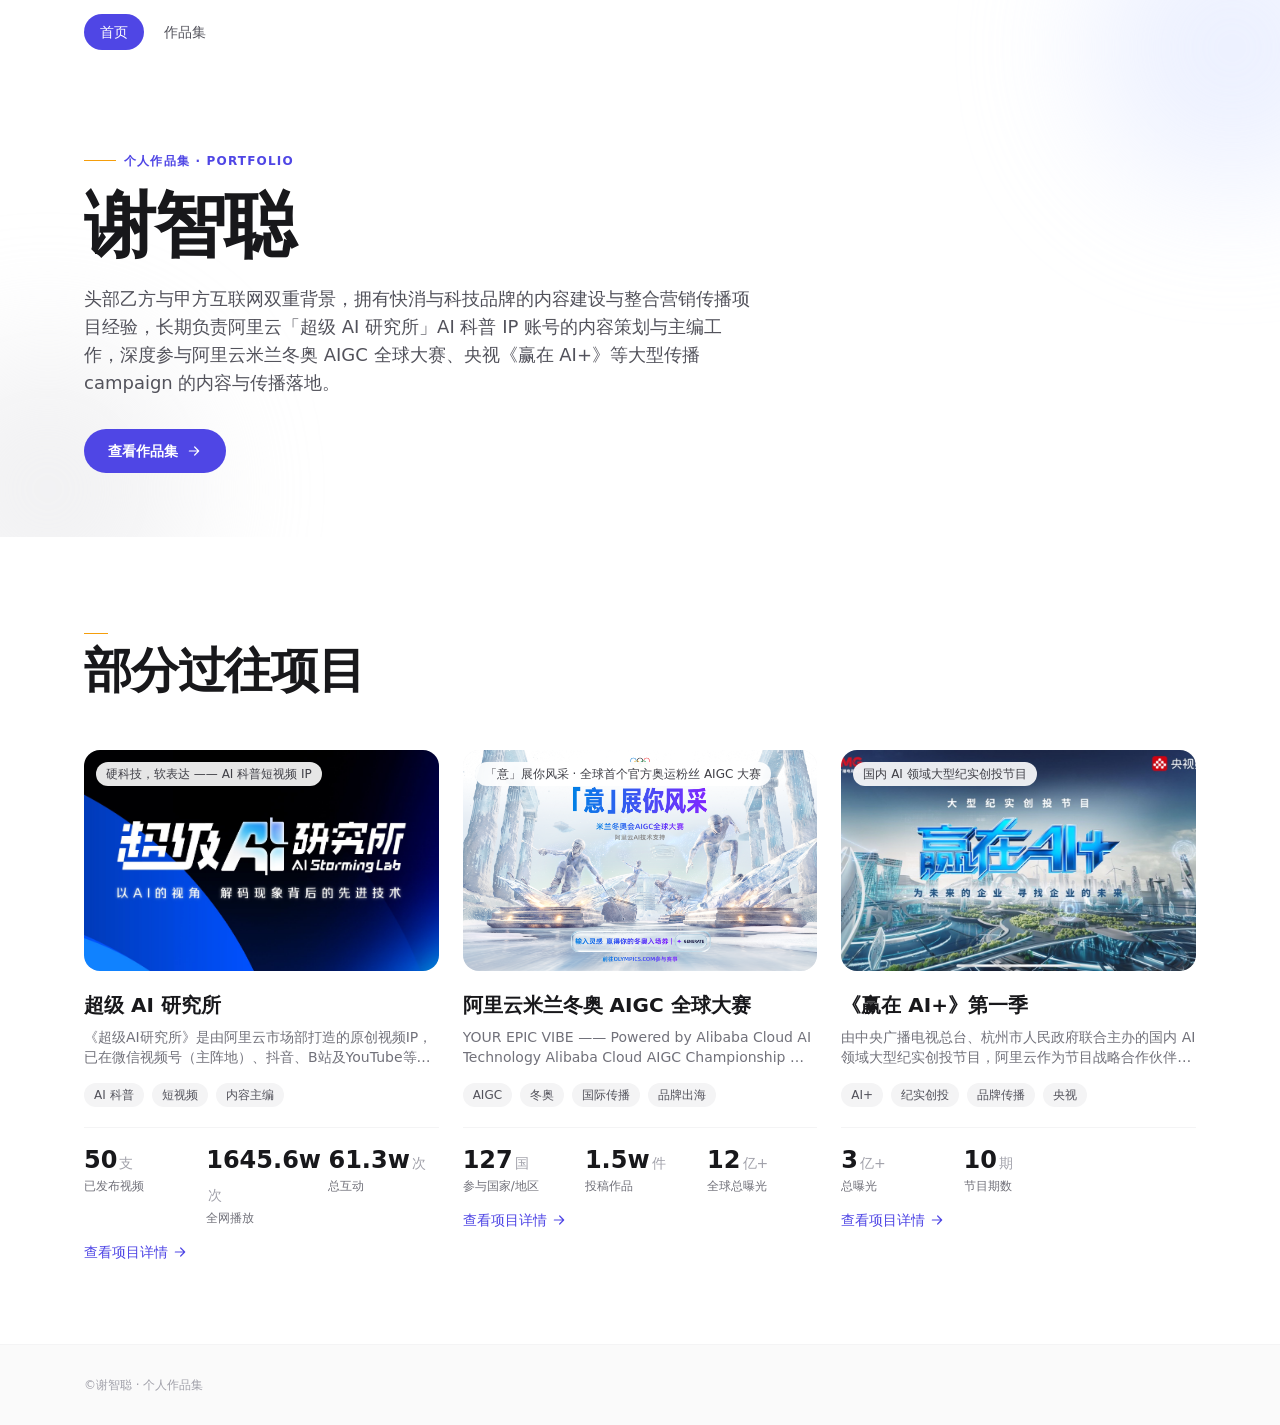
==== commit a789b33a: "feat: Intent K — 恢复详情页视频 + 首页CTA/页脚精简 + 数字w化 + 科技靛蓝配色" ====
--- a/index.html
+++ b/index.html
@@ -3,220 +3,33 @@
 <head>
   <meta charset="UTF-8" />
   <meta name="viewport" content="width=device-width, initial-scale=1.0" />
-  <title>谢智聪 · 品牌内容作品集</title>
-  <meta name="description" content="品牌部内容主编个人作品集：超级AI研究所、阿里云米兰冬奥AIGC全球大赛、赢在AI+等品牌项目。" />
-  <link rel="stylesheet" href="styles.css" />
+  <title>谢智聪 · 作品集 | 品牌内容主编 / AI 科普 IP 主理人</title>
+  <meta name="description" content="谢智聪的个人作品集：AI 科普短视频 IP、米兰冬奥 AIGC 全球大赛、《赢在 AI+》等代表性项目。" />
+  <link rel="preconnect" href="https://fonts.googleapis.cn" />
+  <link rel="preconnect" href="https://fonts.gstatic.cn" crossorigin />
+  <link href="https://fonts.googleapis.cn/css2?family=Space+Grotesk:wght@400;500;600;700&family=Noto+Sans+SC:wght@300;400;500;700;900&display=swap" rel="stylesheet" />
+  <script src="assets/tailwind.js"></script>
+  <script>
+    tailwind.config = { theme: { extend: { fontFamily: { display: ['"Space Grotesk"','"Noto Sans SC"','system-ui','sans-serif'], sans: ['"Noto Sans SC"','system-ui','sans-serif'] } } } };
+  </script>
+  <style>
+    html { scroll-behavior: smooth; }
+    body { font-family: "Noto Sans SC", system-ui, sans-serif; -webkit-font-smoothing: antialiased; }
+    .font-display { font-family: "Space Grotesk", "Noto Sans SC", sans-serif; }
+    .line-clamp-1 { display:-webkit-box; -webkit-line-clamp:1; -webkit-box-orient:vertical; overflow:hidden; }
+    .line-clamp-2 { display:-webkit-box; -webkit-line-clamp:2; -webkit-box-orient:vertical; overflow:hidden; }
+    .reveal { opacity:0; transform: translateY(16px); transition: opacity .6s ease, transform .6s ease; }
+    .reveal.in { opacity:1; transform:none; }
+    @media (prefers-reduced-motion: reduce) { .reveal { opacity:1; transform:none; transition:none; } html { scroll-behavior:auto; } }
+    ::selection { background:#4f46e5; color:#fff; }
+  </style>
 </head>
-<body>
-  <!-- 导航栏 -->
-  <header class="nav" id="nav">
-    <div class="nav-inner">
-      <a class="brand" href="#">谢智聪<span>· 作品集</span></a>
-      <div class="nav-status"></div>
-    </div>
-  </header>
-
-  <!-- 首屏 Hero -->
-  <section class="hero" id="hero">
-    <div class="hero-bg"></div>
-    <div class="hero-inner">
-      <p class="eyebrow">Portfolio</p>
-      <h1 class="hero-name">谢智聪</h1>
-      <p class="hero-subtitle">品牌内容作品集</p>
-      <p class="hero-desc">此网站为个人过往项目案例作品集</p>
-      <div class="hero-tags">
-        <span class="tag">品牌内容主编</span>
-        <span class="tag">AI科普IP主理人</span>
-        <span class="tag">整合营销传播</span>
-      </div>
-      <a class="scroll-hint" href="#main-area">
-        <span>向下滚动查看项目</span>
-        <svg width="20" height="20" viewBox="0 0 24 24" fill="none" stroke="currentColor" stroke-width="2"><path d="M12 5v14M5 12l7 7 7-7"/></svg>
-      </a>
-    </div>
-  </section>
-
-  <!-- 主区域：选项卡 + 内容 -->
-  <main class="main-layout" id="main-area">
-    <!-- 右侧选项卡导航 -->
-    <aside class="tabs-sidebar" id="tabsSidebar">
-      <div class="tabs-label">项目列表</div>
-      <nav class="tabs-nav" id="tabsNav">
-        <button class="tab active" data-tab="ai-lab">
-          <span class="tab-icon">🎬</span>
-          <span class="tab-text">超级AI研究所</span>
-        </button>
-        <button class="tab" data-tab="winter-aigc">
-          <span class="tab-icon">🏂</span>
-          <span class="tab-text">冬奥AIGC大赛</span>
-        </button>
-        <button class="tab" data-tab="winai">
-          <span class="tab-icon">📺</span>
-          <span class="tab-text">《赢在AI+》</span>
-        </button>
-      </nav>
-    </aside>
-
-    <!-- 左侧内容区 -->
-    <div class="content-area" id="contentArea">
-
-      <!-- ===== Panel 1: 超级AI研究所 ===== -->
-      <div class="tab-panel active" id="panel-ai-lab">
-        <div class="panel-intro">
-          <h2 class="panel-title">【超级AI研究所】IP科普账号</h2>
-          <p class="panel-intro-text">
-            面向泛科技人群的 AI 科普视频 IP，主阵地为<strong>微信视频号</strong>。
-            <a href="https://space.bilibili.com/3546862439107351" target="_blank" rel="noopener noreferrer" class="bilibili-link">B站</a>可查看往期所有视频作品。
-            主导选题策划、脚本撰写与发布运营，累计输出 51 条视频，覆盖 AIGC 视频、大模型应用、具身智能等前沿方向。
-          </p>
-        </div>
-        <div class="video-grid" id="videoGrid"></div>
-      </div>
-
-      <!-- ===== Panel 2: 冬奥AIGC大赛 ===== -->
-      <div class="tab-panel" id="panel-winter-aigc">
-        <div class="panel-intro">
-          <h2 class="panel-title">阿里云米兰冬奥会AIGC全球大赛</h2>
-          <p class="panel-intro-text winter-intro">
-            YOUR EPIC VIBE. 雄鹰从新疆伊犁飞到意大利米兰，从2026冬奥汲取灵感，用AI创作属于你的冰雪史诗。面向全球创作者的AIGC命题赛事，以通义万相WANx等AI创作工具邀请世界各地创作者用AI重新诠释冬奥运动，实现品牌全球化创意共创。
-          </p>
-        </div>
-
-        <!-- KV画面 -->
-        <div class="media-section">
-          <h3 class="section-label">KV 画面</h3>
-          <div class="kv-placeholder">
-            <div class="placeholder-inner">
-              <span class="placeholder-icon">🖼️</span>
-              <span>KV 主视觉画面</span>
-              <small>（素材待补充）</small>
-            </div>
-          </div>
-        </div>
-
-        <!-- 项目数据 -->
-        <div class="data-section">
-          <h3 class="section-label">项目数据</h3>
-          <div class="metrics-grid" id="winterMetrics"></div>
-        </div>
-
-        <!-- 全球地图 -->
-        <div class="map-section">
-          <h3 class="section-label">参赛国家/地区分布 <span class="map-count" id="mapCountryCount"></span></h3>
-          <div class="world-map-wrap" id="worldMapWrap">
-            <svg class="world-map" id="worldMap" viewBox="0 0 1000 500" preserveAspectRatio="xMidYMid meet"></svg>
-            <div class="map-tooltip" id="mapTooltip"></div>
-          </div>
-          <div class="map-legend" id="mapLegend"></div>
-        </div>
-
-        <!-- Teaser视频 -->
-        <div class="media-section">
-          <h3 class="section-label">Teaser 视频</h3>
-          <div class="kv-placeholder">
-            <div class="placeholder-inner">
-              <span class="placeholder-icon">🎥</span>
-              <span>Teaser 预告视频</span>
-              <small>（素材待补充）</small>
-            </div>
-          </div>
-        </div>
-
-        <!-- TOP100集锦视频 -->
-        <div class="media-section">
-          <h3 class="section-label">TOP100 集锦视频</h3>
-          <div class="kv-placeholder">
-            <div class="placeholder-inner">
-              <span class="placeholder-icon">🏆</span>
-              <span>TOP100 精选作品集锦</span>
-              <small>（素材待补充）</small>
-            </div>
-          </div>
-        </div>
-      </div>
-
-      <!-- ===== Panel 3: 赢在AI+ ===== -->
-      <div class="tab-panel" id="panel-winai">
-        <div class="panel-intro">
-          <h2 class="panel-title">阿里云×央视《赢在AI+》第一季</h2>
-          <p class="panel-intro-text winai-intro">
-            阿里云联合央视财经频道推出的AI主题综艺化IP传播项目。整合TVC、微博话题页、视频号、央视频与稿件多渠道资源，形成「话题引爆 + TVC背书 + 视频号渗透 + 稿件沉淀」的全链路传播范式。
-          </p>
-        </div>
-
-        <!-- KV画面 -->
-        <div class="media-section">
-          <h3 class="section-label">KV 画面</h3>
-          <div class="kv-placeholder">
-            <div class="placeholder-inner">
-              <span class="placeholder-icon">🖼️</span>
-              <span>KV 主视觉画面</span>
-              <small>（素材待补充）</small>
-            </div>
-          </div>
-        </div>
-
-        <!-- 项目数据 -->
-        <div class="data-section">
-          <h3 class="section-label">项目数据</h3>
-          <div class="metrics-single" id="winaiMetric"></div>
-        </div>
-
-        <!-- TVC -->
-        <div class="media-section">
-          <h3 class="section-label">《赢在AI+》TVC</h3>
-          <div class="kv-placeholder">
-            <div class="placeholder-inner">
-              <span class="placeholder-icon">📺</span>
-              <span>TVC 品牌宣传片</span>
-              <small>（素材待补充）</small>
-            </div>
-          </div>
-        </div>
-
-        <!-- 节目回顾视频 -->
-        <div class="media-section">
-          <h3 class="section-label">节目回顾视频</h3>
-          <div class="kv-placeholder">
-            <div class="placeholder-inner">
-              <span class="placeholder-icon">🎬</span>
-              <span>节目精彩回顾</span>
-              <small>（素材待补充）</small>
-            </div>
-          </div>
-        </div>
-
-        <!-- 无人机表演视频 -->
-        <div class="media-section">
-          <h3 class="section-label">无人机表演视频</h3>
-          <div class="kv-placeholder">
-            <div class="placeholder-inner">
-              <span class="placeholder-icon">🚁</span>
-              <span>无人机编队表演</span>
-              <small>（素材待补充）</small>
-            </div>
-          </div>
-        </div>
-      </div>
-
-    </div>
-  </main>
-
-  <!-- 页脚 -->
-  <footer class="footer">
-    <p>&copy; <span id="year"></span> 谢智聪 · 品牌内容作品集</p>
-  </footer>
-
-  <!-- 视频详情模态层 -->
-  <div class="modal" id="modal" aria-hidden="true">
-    <div class="modal-backdrop" data-close></div>
-    <div class="modal-dialog" role="dialog" aria-modal="true">
-      <button class="modal-close" data-close aria-label="关闭">&times;</button>
-      <div class="modal-body" id="modalBody"></div>
-    </div>
-  </div>
-
-  <script src="content.js"></script>
-  <script src="script.js"></script>
+<body data-page="index" class="bg-white text-zinc-900 antialiased">
+  <div id="site-nav"></div>
+  <main id="page-content"></main>
+  <div id="site-footer"></div>
+  <div id="modal-root"></div>
+  <script src="data/site-data.js"></script>
+  <script src="assets/app.js"></script>
 </body>
 </html>
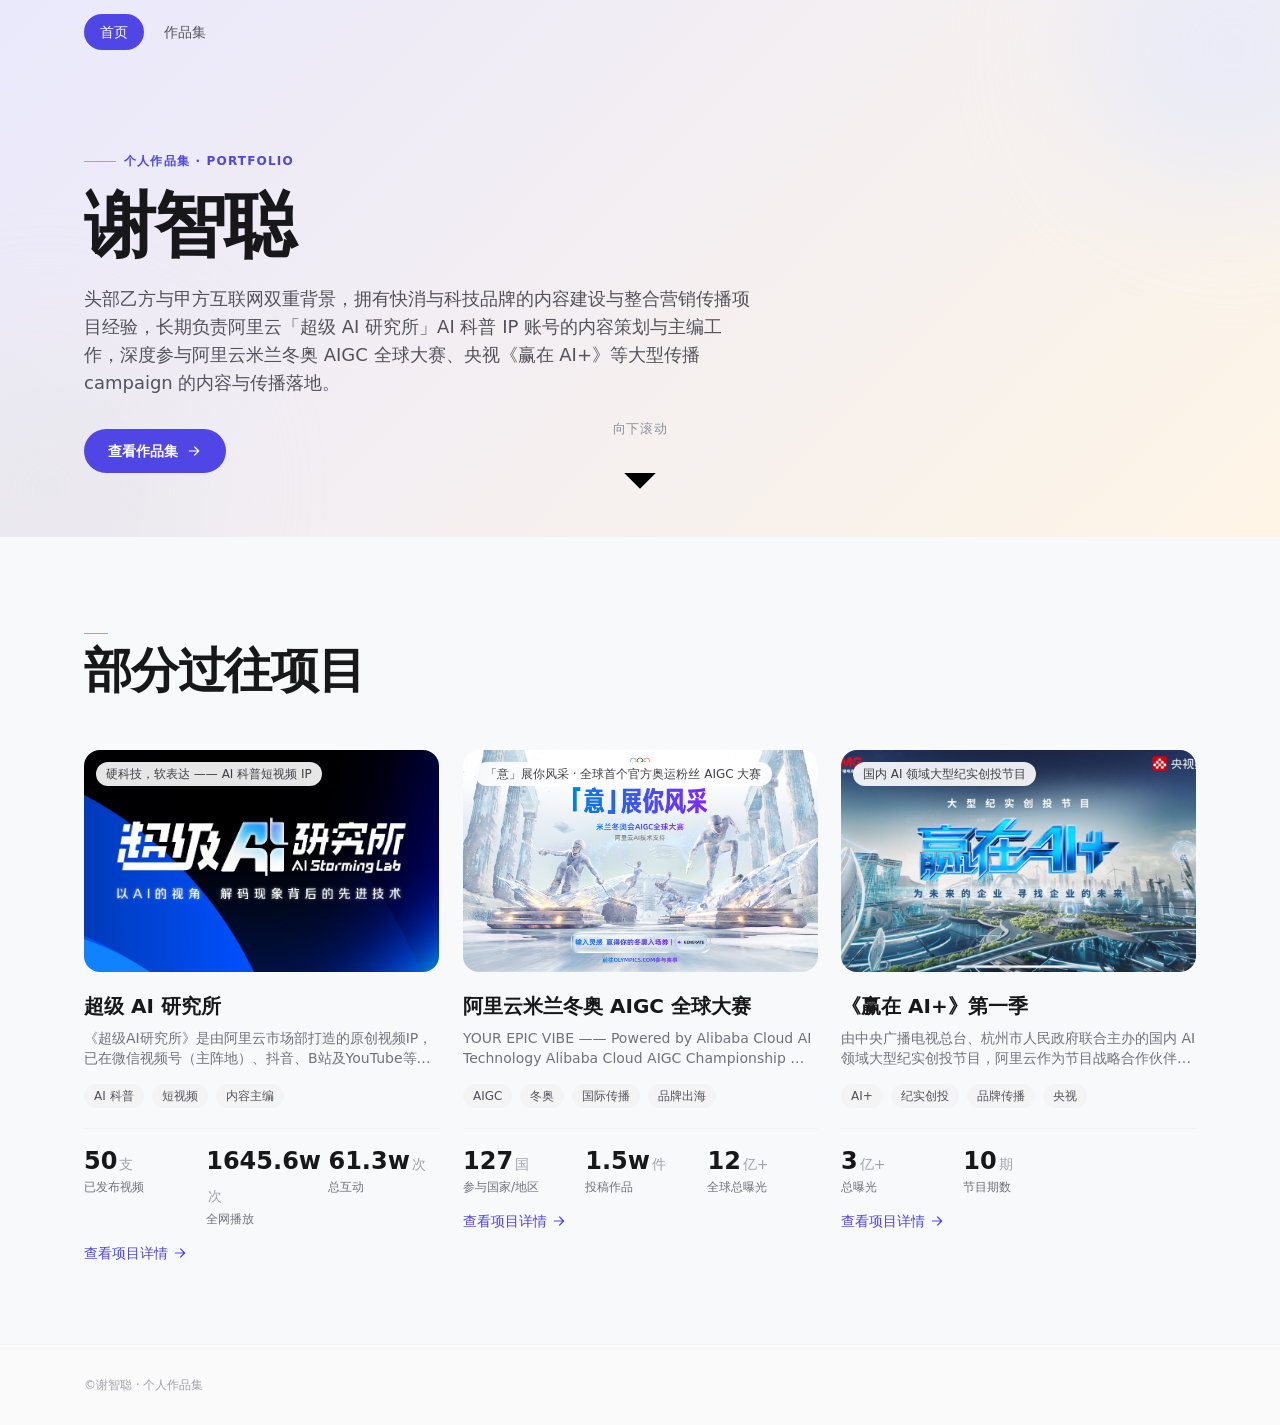
==== commit d9d132a5: "feat: v1.0 动画/交互/背景优化（右滑弹窗+卡片hover+滚动揭示+流动hero+分层浅色）" ====
--- a/index.html
+++ b/index.html
@@ -23,6 +23,7 @@
     @media (prefers-reduced-motion: reduce) { .reveal { opacity:1; transform:none; transition:none; } html { scroll-behavior:auto; } }
     ::selection { background:#4f46e5; color:#fff; }
   </style>
+  <link rel="stylesheet" href="assets/animations.css">
 </head>
 <body data-page="index" class="bg-white text-zinc-900 antialiased">
   <div id="site-nav"></div>
--- a/assets/animations.css
+++ b/assets/animations.css
@@ -0,0 +1,137 @@
+/* assets/animations.css — 作品集 v1.0 动画 / 交互 / 背景优化
+ * 设计依据：参考站 index.v2.html（纯 CSS + IntersectionObserver，无外部库）
+ * 动效规范：ui-ux-pro-max（animation/ux 领域、reduced-motion、空间连续性）
+ * 本文件在 5 个 HTML 的 <style> 之后链接，故其 .reveal 等规则优先级高于内联，无需改动内联块。
+ */
+
+/* ============ 分层浅色背景变量 ============ */
+:root {
+  --bg-primary: #ffffff;
+  --bg-secondary: #f8f9fb;
+  --bg-tertiary: #f1f3f7;
+}
+body { background-color: var(--bg-primary); }
+
+/* ============ 滚动揭示（升级 + 错落 stagger） ============ */
+.reveal {
+  opacity: 0;
+  transform: translateY(30px);
+  transition: opacity 0.7s cubic-bezier(0.16, 1, 0.3, 1),
+    transform 0.7s cubic-bezier(0.16, 1, 0.3, 1);
+  will-change: opacity, transform;
+}
+.reveal.in {
+  opacity: 1;
+  transform: none;
+}
+.reveal-delay-1 { transition-delay: 0.1s; }
+.reveal-delay-2 { transition-delay: 0.2s; }
+.reveal-delay-3 { transition-delay: 0.3s; }
+
+/* ============ 英雄区 ============ */
+.hero-bg {
+  position: absolute;
+  inset: 0;
+  z-index: -2;
+  background: linear-gradient(135deg,
+    rgba(79, 70, 229, 0.12) 0%,
+    rgba(245, 158, 11, 0.10) 50%,
+    rgba(79, 70, 229, 0.07) 100%);
+  background-size: 200% 200%;
+  animation: heroGradient 15s ease infinite;
+}
+@keyframes heroGradient {
+  0%, 100% { background-position: 0% 50%; }
+  50% { background-position: 100% 50%; }
+}
+.hero-enter {
+  animation: fadeInUp 1s cubic-bezier(0.16, 1, 0.3, 1) both;
+}
+@keyframes fadeInUp {
+  from { opacity: 0; transform: translateY(30px); }
+  to { opacity: 1; transform: translateY(0); }
+}
+.scroll-indicator {
+  position: absolute;
+  bottom: 36px;
+  left: 50%;
+  transform: translateX(-50%);
+  display: flex;
+  flex-direction: column;
+  align-items: center;
+  gap: 8px;
+  color: #8a8f9c;
+  font-size: 0.8rem;
+  letter-spacing: 0.04em;
+  animation: bounce 2s ease-in-out infinite;
+  cursor: pointer;
+  transition: opacity 0.4s ease;
+}
+.scroll-indicator.hidden { opacity: 0; pointer-events: none; }
+@keyframes bounce {
+  0%, 100% { transform: translateX(-50%) translateY(0); }
+  50% { transform: translateX(-50%) translateY(8px); }
+}
+
+/* ============ 项目卡片 hover（整卡浮起 + 图片遮罩 + 箭头位移） ============ */
+.project-card-lift {
+  transition: transform 0.4s cubic-bezier(0.16, 1, 0.3, 1), box-shadow 0.4s ease;
+}
+.project-card-lift:hover {
+  transform: translateY(-8px);
+  box-shadow: 0 18px 40px rgba(15, 16, 21, 0.12);
+}
+.project-card-overlay {
+  position: absolute;
+  inset: 0;
+  z-index: 3;
+  background: rgba(15, 16, 21, 0.22);
+  opacity: 0;
+  transition: opacity 0.3s ease;
+  pointer-events: none;
+}
+.group:hover .project-card-overlay { opacity: 1; }
+.project-card-cta {
+  display: inline-flex;
+  align-items: center;
+  gap: 6px;
+}
+.project-card-cta svg { width: 16px; height: 16px; transition: transform 0.3s ease; }
+.group:hover .project-card-cta svg { transform: translateX(4px); }
+
+/* ============ 详情弹窗：从右侧整屏滑入 ============ */
+#modal-overlay {
+  opacity: 0;
+  pointer-events: none;
+  transition: opacity 0.4s ease;
+}
+#modal-overlay.open {
+  opacity: 1;
+  pointer-events: auto;
+}
+.modal-panel {
+  transform: translateX(100%);
+  transition: transform 0.5s cubic-bezier(0.16, 1, 0.3, 1);
+}
+#modal-overlay.open .modal-panel { transform: translateX(0); }
+.modal-close-btn {
+  transition: transform 0.25s ease, background-color 0.2s ease;
+}
+.modal-close-btn:hover { transform: rotate(90deg); }
+
+/* ============ 分层背景工具类 ============ */
+.band { background-color: var(--bg-secondary); }
+
+/* ============ 焦点可见 ============ */
+:focus-visible { outline: 2px solid #4f46e5; outline-offset: 2px; }
+
+/* ============ 减弱动画偏好 ============ */
+@media (prefers-reduced-motion: reduce) {
+  .reveal { opacity: 1 !important; transform: none !important; transition: none !important; }
+  .hero-bg, .scroll-indicator, .hero-enter { animation: none !important; }
+  .hero-enter { opacity: 1 !important; transform: none !important; }
+  #modal-overlay, .modal-panel { transition: none !important; }
+  .modal-panel { transform: none !important; }
+  .project-card-overlay { transition: none !important; }
+  .project-card-cta { transition: none !important; }
+}
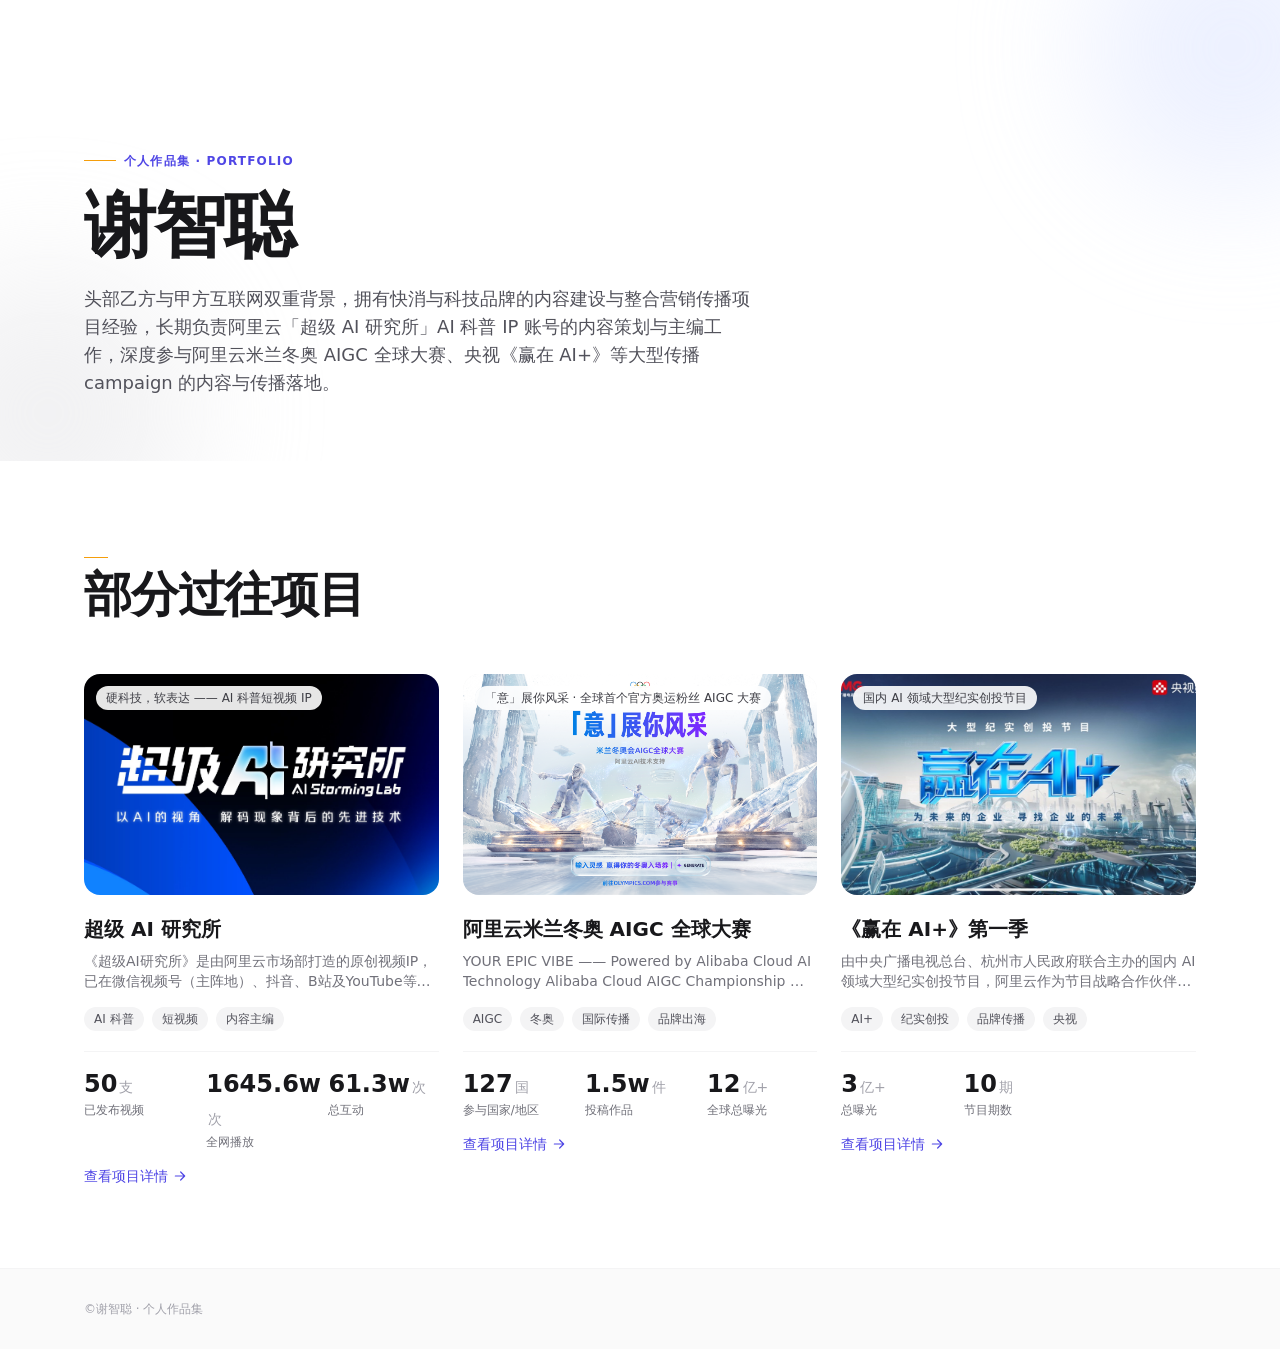
==== commit cfb2956b: "feat(v1.0调整): 整体移除顶部导航栏 + 删除英雄区查看作品集按钮" ====
--- a/index.html
+++ b/index.html
@@ -23,7 +23,6 @@
     @media (prefers-reduced-motion: reduce) { .reveal { opacity:1; transform:none; transition:none; } html { scroll-behavior:auto; } }
     ::selection { background:#4f46e5; color:#fff; }
   </style>
-  <link rel="stylesheet" href="assets/animations.css">
 </head>
 <body data-page="index" class="bg-white text-zinc-900 antialiased">
   <div id="site-nav"></div>
